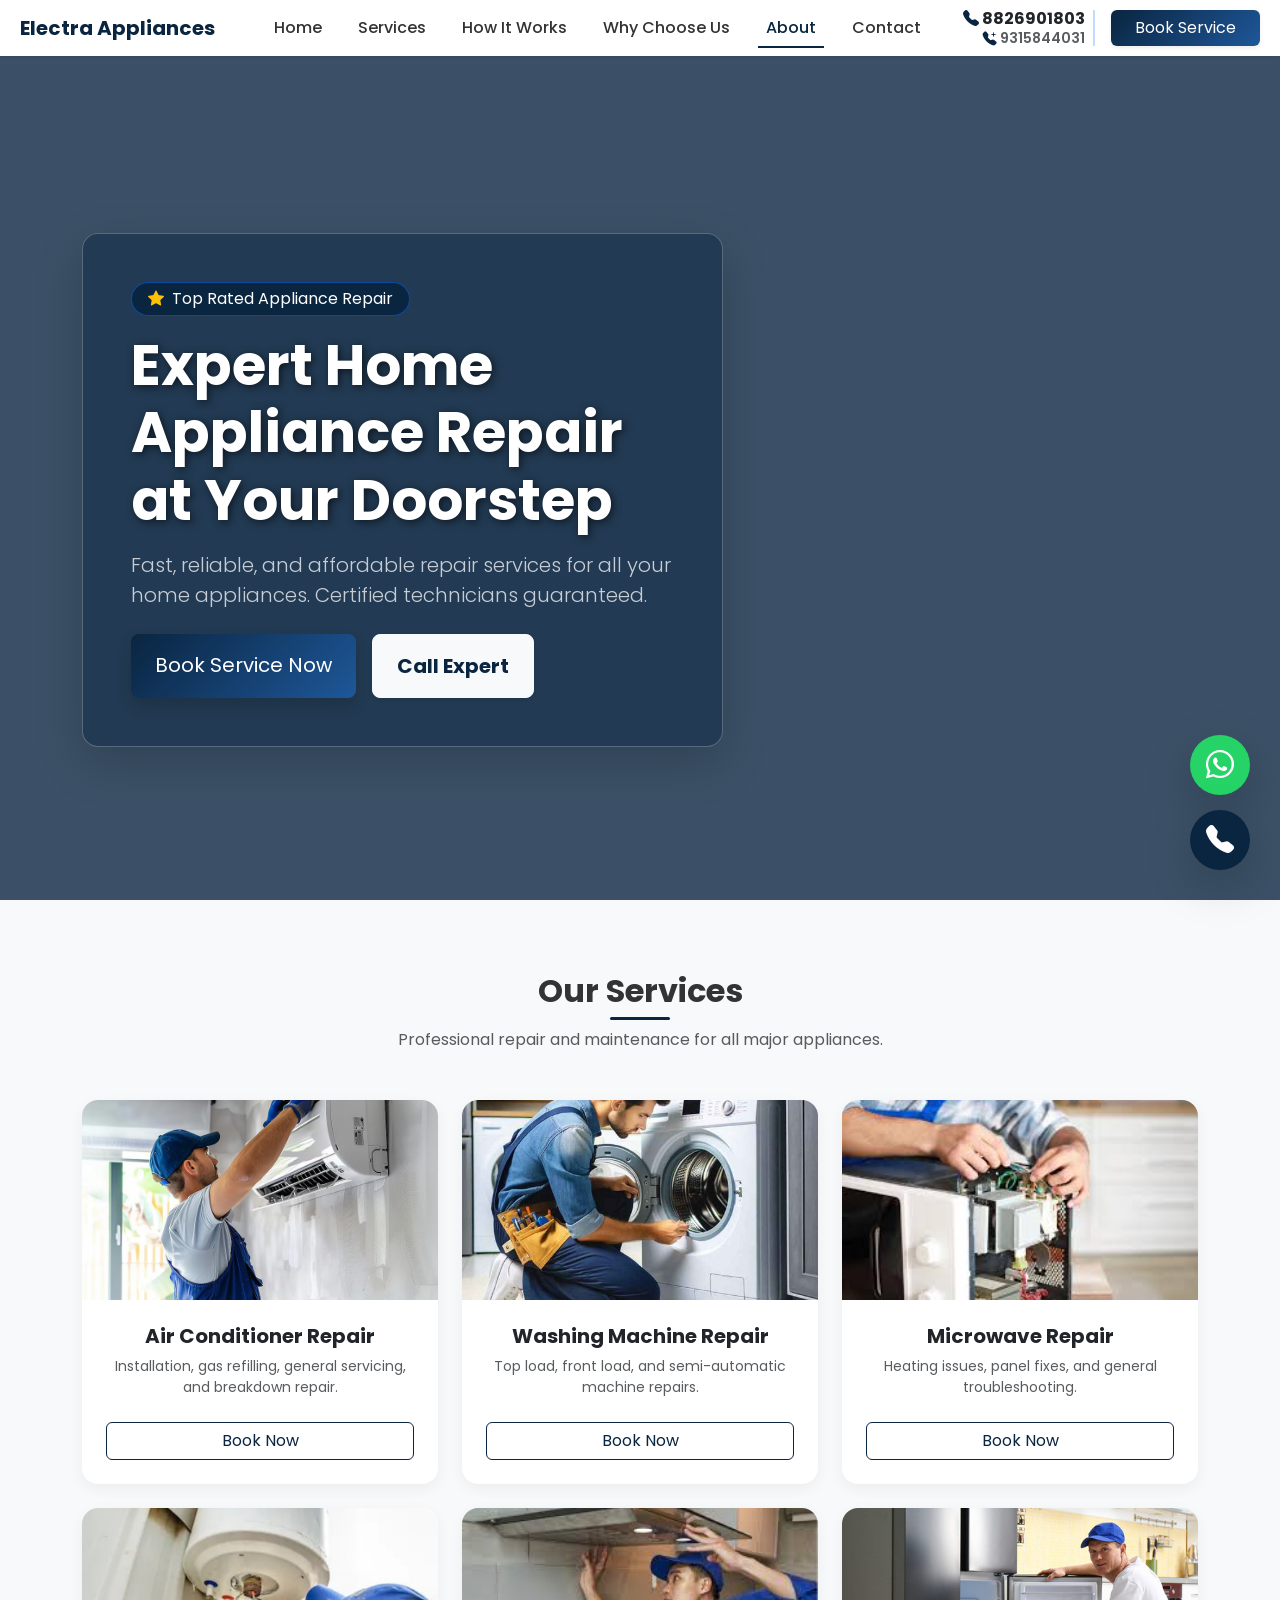
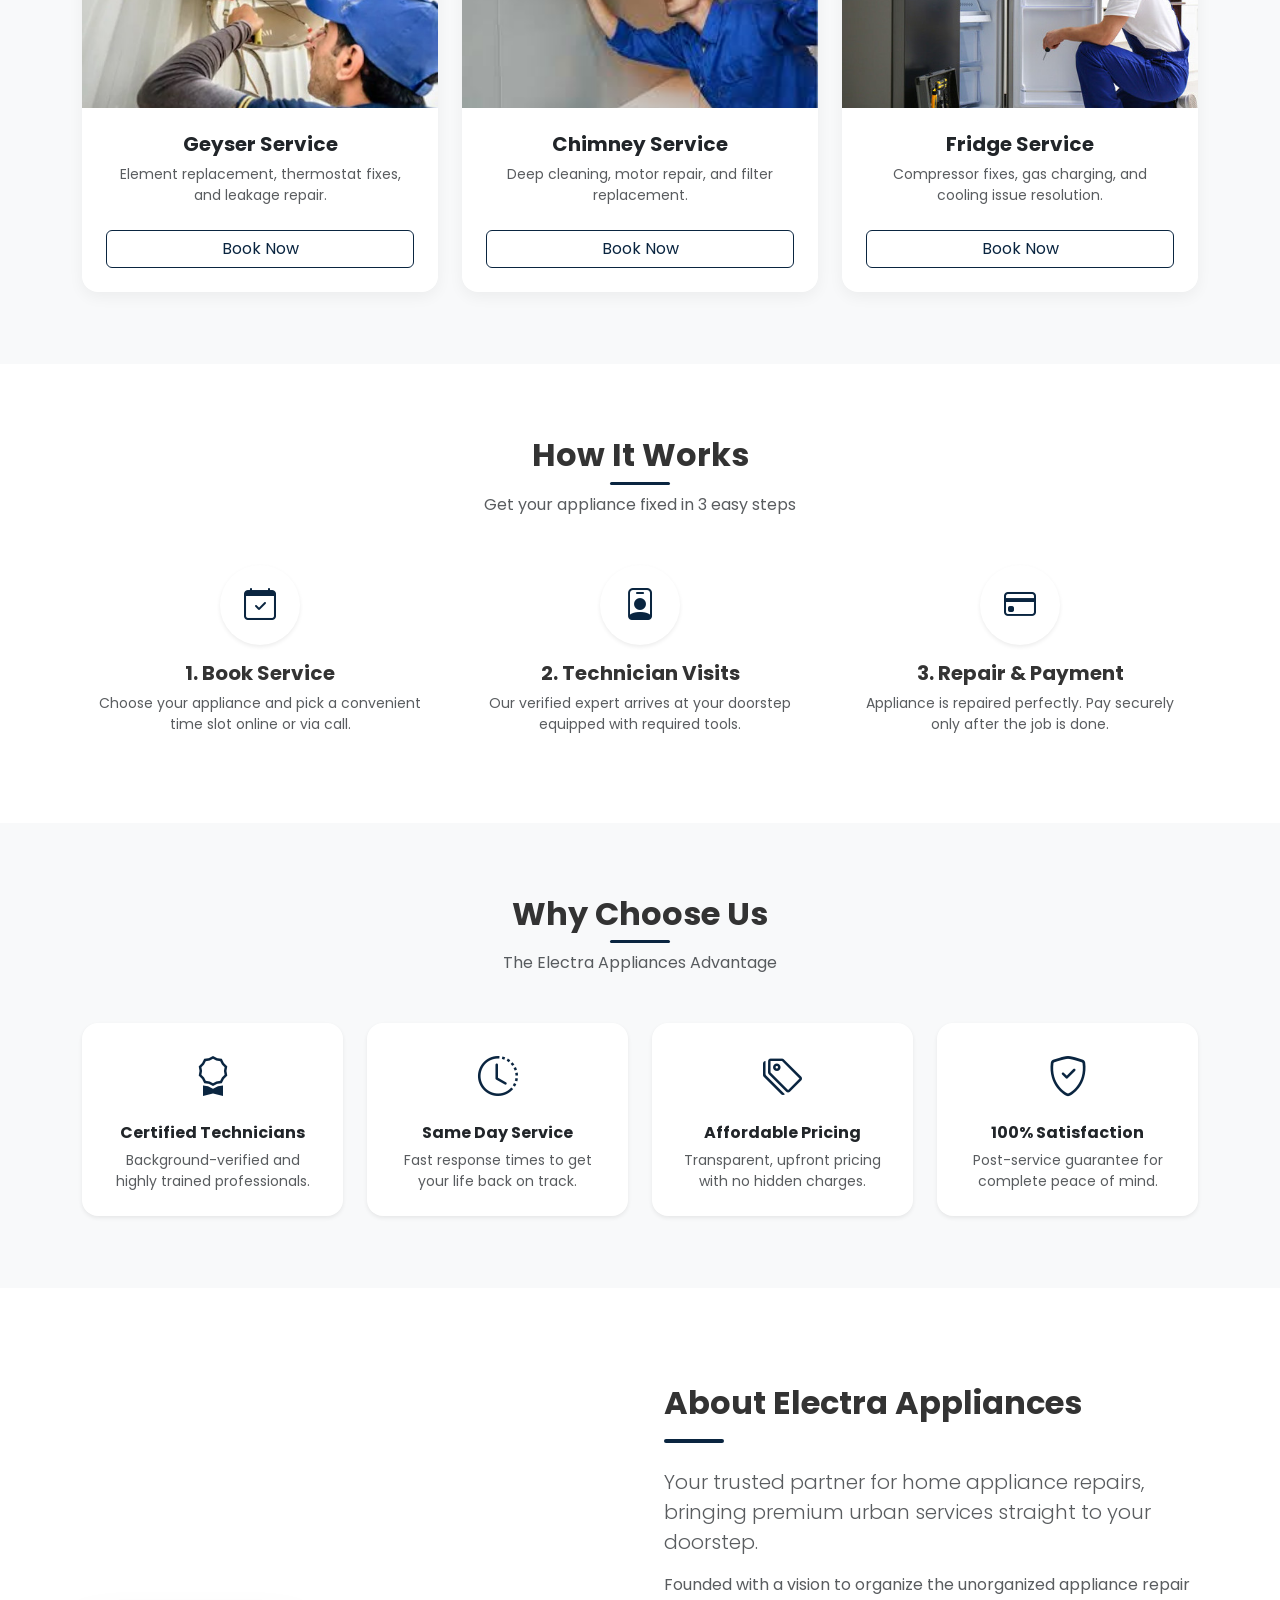
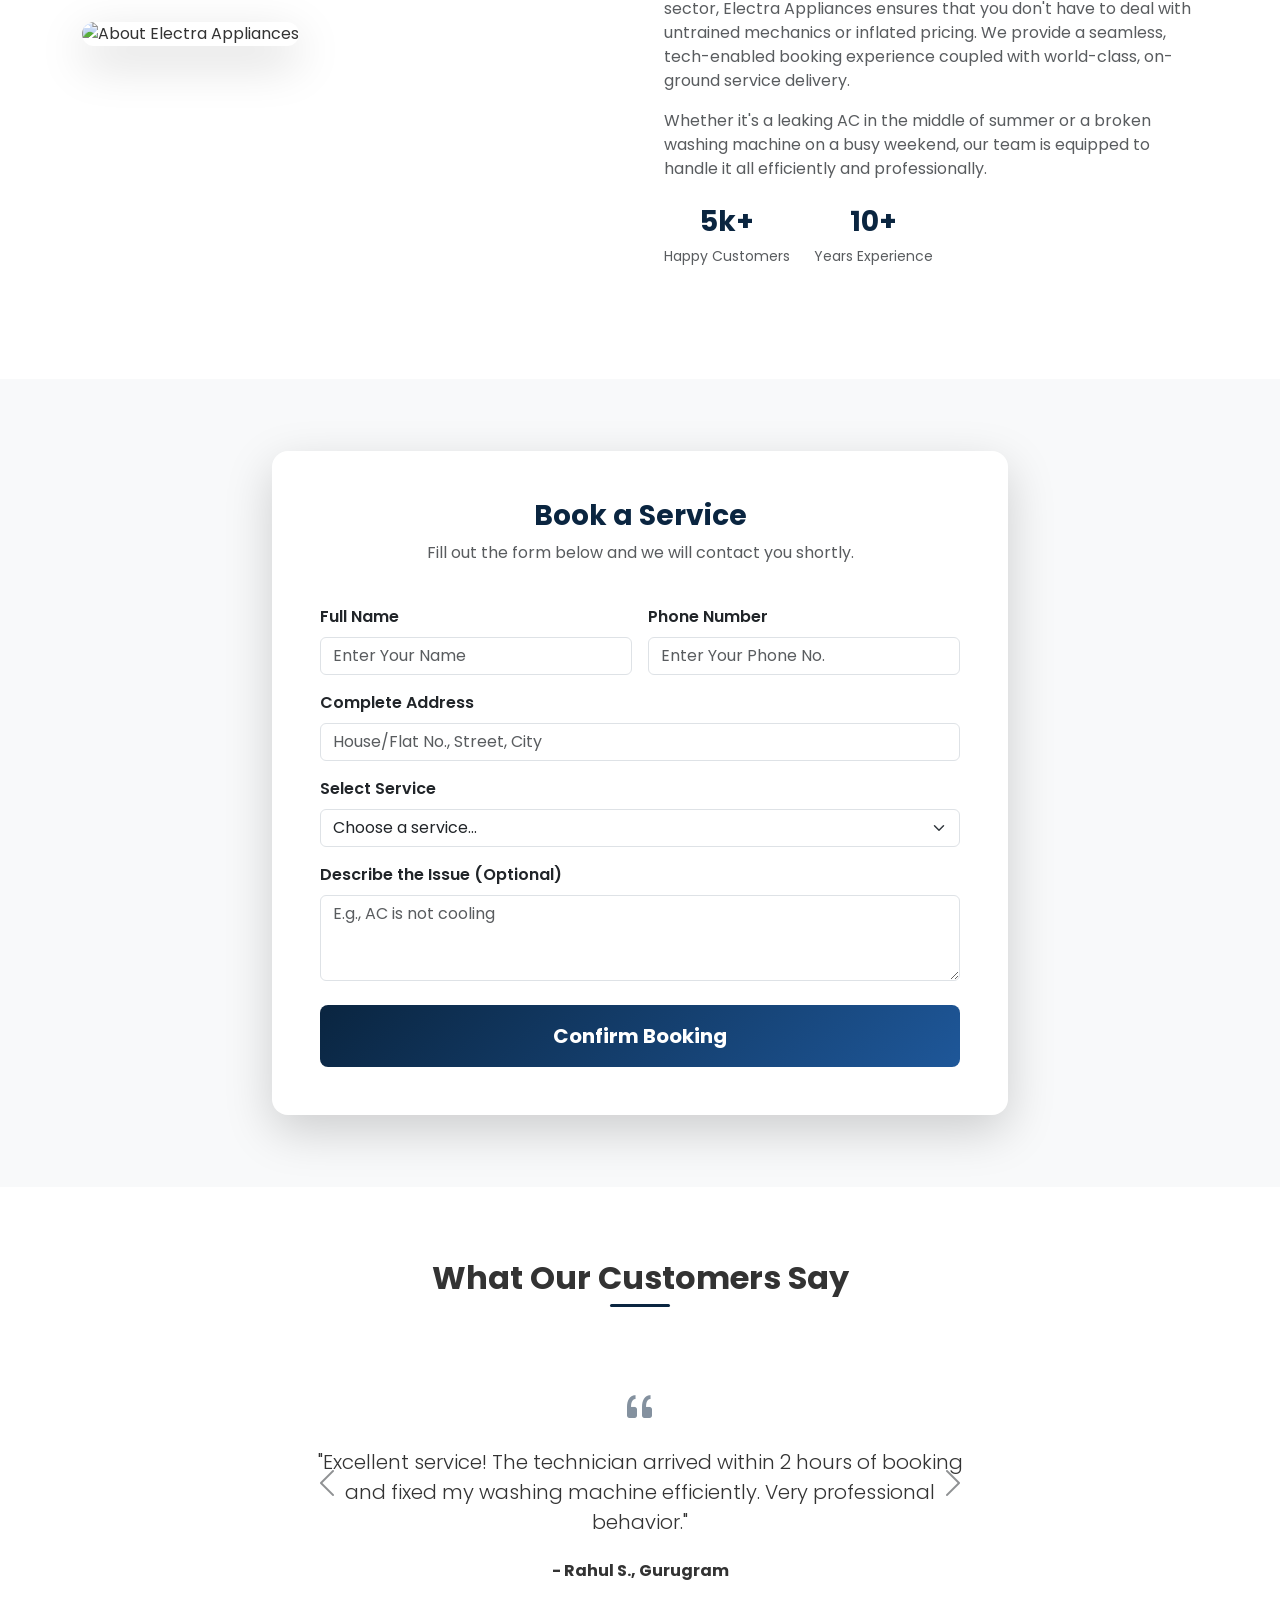
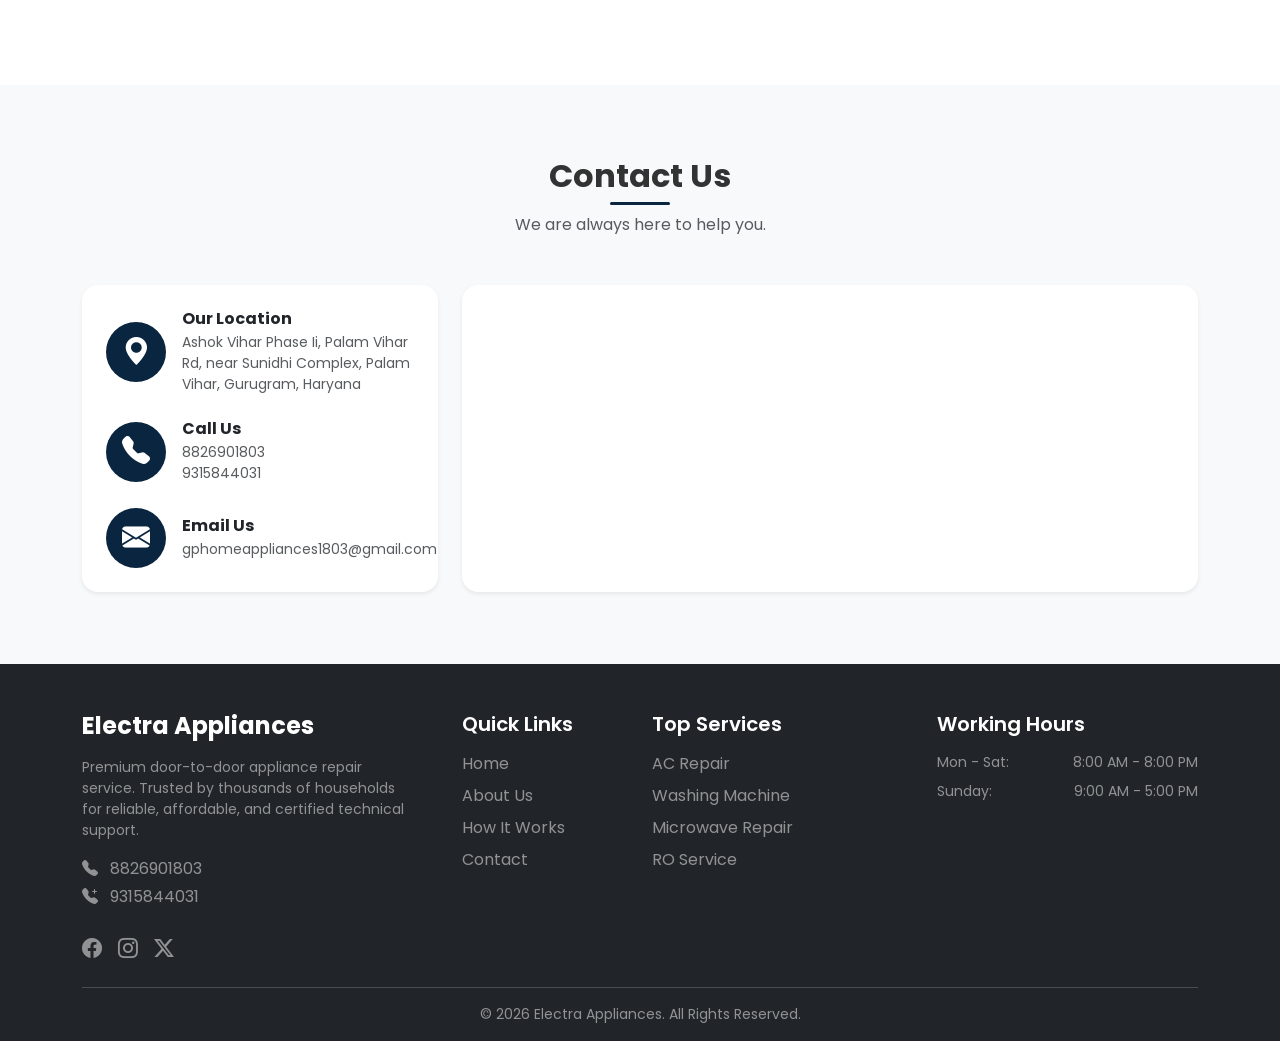
==== index.html @ a5153e2c "v1" ====
<!DOCTYPE html>
<html lang="en">

<head>
    <meta charset="UTF-8">
    <meta name="viewport" content="width=device-width, initial-scale=1.0">
    <meta name="description"
        content="Electra Appliances - Expert Door-to-Door Home Appliance Repair & Maintenance Service. AC, Washing Machine, Microwave, and more.">
    <title>Electra Appliances | Expert Home Appliance Repair</title>

    <link rel="icon" type="image/png" href="https://via.placeholder.com/32x32.png?text=VT">

    <link href="https://fonts.googleapis.com/css2?family=Poppins:wght@300;400;500;600;700&display=swap"
        rel="stylesheet">
    <link href="https://cdn.jsdelivr.net/npm/bootstrap@5.3.2/dist/css/bootstrap.min.css" rel="stylesheet">
    <link rel="stylesheet" href="https://cdn.jsdelivr.net/npm/bootstrap-icons@1.11.3/font/bootstrap-icons.min.css">
    <link href="https://unpkg.com/aos@2.3.1/dist/aos.css" rel="stylesheet">
    <link rel="stylesheet" href="style.css">
</head>

<body data-bs-spy="scroll" data-bs-target=".navbar" data-bs-offset="80">

    <nav class="navbar navbar-expand-lg fixed-top bg-white shadow-sm" id="mainNav">
        <div class="container-fluid">
            <a class="navbar-brand fw-bold text-primary" href="#home">Electra Appliances</a>
            <button class="navbar-toggler" type="button" data-bs-toggle="collapse" data-bs-target="#navbarNav">
                <span class="navbar-toggler-icon"></span>
            </button>
            <div class="collapse navbar-collapse" id="navbarNav">
                <ul class="navbar-nav mx-auto">
                    <li class="nav-item"><a class="nav-link active" href="#home">Home</a></li>
                    <li class="nav-item"><a class="nav-link" href="#services">Services</a></li>
                    <li class="nav-item"><a class="nav-link" href="#how-it-works">How It Works</a></li>
                    <li class="nav-item"><a class="nav-link" href="#why-us">Why Choose Us</a></li>
                    <li class="nav-item"><a class="nav-link" href="#about">About</a></li>
                    <li class="nav-item"><a class="nav-link" href="#contact">Contact</a></li>
                </ul>
                <div class="d-flex align-items-center gap-3">
                    <div
                        class="d-none d-lg-flex flex-column align-items-end pe-2 border-end border-2 border-primary border-opacity-25">
                        <a href="tel:+918826901803" class="fw-bold text-dark text-decoration-none lh-1 mb-1 fs-6">
                            <i class="bi bi-telephone-fill text-primary"></i> 8826901803
                        </a>
                        <a href="tel:+919315844031" class="fw-semibold text-muted text-decoration-none lh-1 small">
                            <i class="bi bi-telephone-plus-fill text-primary"></i> 9315844031
                        </a>
                    </div>
                    <a href="#booking" class="btn btn-gradient text-white shadow-sm px-4">Book Service</a>
                </div>
            </div>
        </div>
    </nav>

    <section id="home" class="hero d-flex align-items-center">
        <div class="container text-center text-md-start">
            <div class="row align-items-center">
                <div class="col-lg-8 col-xl-7" data-aos="fade-up" data-aos-duration="1000">
                    <div class="hero-content-box p-4 p-md-5 rounded-4 shadow-lg border border-light border-opacity-25">
                        <div
                            class="d-inline-block bg-primary bg-opacity-25 text-white px-3 py-1 rounded-pill mb-3 border border-primary border-opacity-50">
                            <i class="bi bi-star-fill text-warning me-1"></i> Top Rated Appliance Repair
                        </div>
                        <h1 class="display-4 fw-bold text-white mb-3 text-shadow">Expert Home Appliance Repair at Your
                            Doorstep</h1>
                        <p class="lead text-white opacity-75 mb-4">Fast, reliable, and affordable repair services for
                            all your home appliances. Certified technicians guaranteed.</p>
                        <div class="d-flex gap-3 justify-content-center justify-content-md-start flex-wrap">
                            <a href="#booking" class="btn btn-gradient btn-lg text-white px-4 py-3 shadow">Book Service
                                Now</a>
                            <a href="tel:+918826901803"
                                class="btn btn-light btn-lg text-primary fw-bold shadow-sm px-4 py-3">Call Expert</a>
                        </div>
                    </div>
                </div>
            </div>
        </div>
    </section>

    <section id="services" class="py-5 bg-accent">
        <div class="container py-4">
            <div class="text-center mb-5" data-aos="fade-up">
                <h2 class="fw-bold section-title">Our Services</h2>
                <p class="text-muted">Professional repair and maintenance for all major appliances.</p>
            </div>

            <div class="row g-4 justify-content-center">
                <div class="col-md-6 col-lg-4" data-aos="fade-up" data-aos-delay="100">
                    <div class="card service-card h-100 border-0 rounded-4">
                        <div class="img-wrapper rounded-top-4">
                            <img src="assets/ac-repair.jpg" class="card-img-top" alt="AC Repair">
                        </div>
                        <div class="card-body p-4 text-center">
                            <h5 class="card-title fw-bold">Air Conditioner Repair</h5>
                            <p class="card-text text-muted small">Installation, gas refilling, general servicing, and
                                breakdown repair.</p>
                            <a href="#booking" class="btn btn-outline-primary w-100 mt-2">Book Now</a>
                        </div>
                    </div>
                </div>

                <div class="col-md-6 col-lg-4" data-aos="fade-up" data-aos-delay="200">
                    <div class="card service-card h-100 border-0 rounded-4">
                        <div class="img-wrapper rounded-top-4">
                            <img src="assets/washing-machine.jpg" class="card-img-top" alt="Washing Machine Repair">
                        </div>
                        <div class="card-body p-4 text-center">
                            <h5 class="card-title fw-bold">Washing Machine Repair</h5>
                            <p class="card-text text-muted small">Top load, front load, and semi-automatic machine
                                repairs.</p>
                            <a href="#booking" class="btn btn-outline-primary w-100 mt-2">Book Now</a>
                        </div>
                    </div>
                </div>

                <div class="col-md-6 col-lg-4" data-aos="fade-up" data-aos-delay="300">
                    <div class="card service-card h-100 border-0 rounded-4">
                        <div class="img-wrapper rounded-top-4">
                            <img src="assets/microwave.jpg" class="card-img-top" alt="Microwave Repair">
                        </div>
                        <div class="card-body p-4 text-center">
                            <h5 class="card-title fw-bold">Microwave Repair</h5>
                            <p class="card-text text-muted small">Heating issues, panel fixes, and general
                                troubleshooting.</p>
                            <a href="#booking" class="btn btn-outline-primary w-100 mt-2">Book Now</a>
                        </div>
                    </div>
                </div>

                <div class="col-md-6 col-lg-4" data-aos="fade-up" data-aos-delay="400">
                    <div class="card service-card h-100 border-0 rounded-4">
                        <div class="img-wrapper rounded-top-4">
                            <img src="assets/geyser.jpg" class="card-img-top" alt="Geyser Service">
                        </div>
                        <div class="card-body p-4 text-center">
                            <h5 class="card-title fw-bold">Geyser Service</h5>
                            <p class="card-text text-muted small">Element replacement, thermostat fixes, and leakage
                                repair.</p>
                            <a href="#booking" class="btn btn-outline-primary w-100 mt-2">Book Now</a>
                        </div>
                    </div>
                </div>

                <div class="col-md-6 col-lg-4" data-aos="fade-up" data-aos-delay="500">
                    <div class="card service-card h-100 border-0 rounded-4">
                        <div class="img-wrapper rounded-top-4">
                            <img src="assets/chimney.jpg" class="card-img-top" alt="Chimney Service">
                        </div>
                        <div class="card-body p-4 text-center">
                            <h5 class="card-title fw-bold">Chimney Service</h5>
                            <p class="card-text text-muted small">Deep cleaning, motor repair, and filter replacement.
                            </p>
                            <a href="#booking" class="btn btn-outline-primary w-100 mt-2">Book Now</a>
                        </div>
                    </div>
                </div>

                <div class="col-md-6 col-lg-4" data-aos="fade-up" data-aos-delay="600">
                    <div class="card service-card h-100 border-0 rounded-4">
                        <div class="img-wrapper rounded-top-4">
                            <img src="assets/refrigerator.jpg" class="card-img-top" alt="Fridge Service">
                        </div>
                        <div class="card-body p-4 text-center">
                            <h5 class="card-title fw-bold">Fridge Service</h5>
                            <p class="card-text text-muted small">Compressor fixes, gas charging, and cooling issue
                                resolution.</p>
                            <a href="#booking" class="btn btn-outline-primary w-100 mt-2">Book Now</a>
                        </div>
                    </div>
                </div>
            </div>
        </div>
    </section>

    <section id="how-it-works" class="py-5 bg-white">
        <div class="container py-4">
            <div class="text-center mb-5" data-aos="fade-up">
                <h2 class="fw-bold section-title">How It Works</h2>
                <p class="text-muted">Get your appliance fixed in 3 easy steps</p>
            </div>
            <div class="row text-center position-relative">
                <div class="col-md-4 mb-4 mb-md-0" data-aos="fade-right">
                    <div class="step-icon mb-3 mx-auto shadow-sm">
                        <i class="bi bi-calendar-check fs-2 text-primary"></i>
                    </div>
                    <h5 class="fw-bold">1. Book Service</h5>
                    <p class="text-muted small px-3">Choose your appliance and pick a convenient time slot online or via
                        call.</p>
                </div>
                <div class="col-md-4 mb-4 mb-md-0" data-aos="fade-up">
                    <div class="step-icon mb-3 mx-auto shadow-sm">
                        <i class="bi bi-person-badge fs-2 text-primary"></i>
                    </div>
                    <h5 class="fw-bold">2. Technician Visits</h5>
                    <p class="text-muted small px-3">Our verified expert arrives at your doorstep equipped with required
                        tools.</p>
                </div>
                <div class="col-md-4" data-aos="fade-left">
                    <div class="step-icon mb-3 mx-auto shadow-sm">
                        <i class="bi bi-credit-card fs-2 text-primary"></i>
                    </div>
                    <h5 class="fw-bold">3. Repair & Payment</h5>
                    <p class="text-muted small px-3">Appliance is repaired perfectly. Pay securely only after the job is
                        done.</p>
                </div>
            </div>
        </div>
    </section>

    <section id="why-us" class="py-5 bg-accent">
        <div class="container py-4">
            <div class="text-center mb-5" data-aos="fade-up">
                <h2 class="fw-bold section-title">Why Choose Us</h2>
                <p class="text-muted">The Electra Appliances Advantage</p>
            </div>
            <div class="row g-4">
                <div class="col-md-6 col-lg-3" data-aos="zoom-in" data-aos-delay="100">
                    <div class="card feature-card text-center border-0 h-100 shadow-sm rounded-4 p-4">
                        <i class="bi bi-award fs-1 text-primary mb-3"></i>
                        <h6 class="fw-bold">Certified Technicians</h6>
                        <p class="text-muted small mb-0">Background-verified and highly trained professionals.</p>
                    </div>
                </div>
                <div class="col-md-6 col-lg-3" data-aos="zoom-in" data-aos-delay="200">
                    <div class="card feature-card text-center border-0 h-100 shadow-sm rounded-4 p-4">
                        <i class="bi bi-clock-history fs-1 text-primary mb-3"></i>
                        <h6 class="fw-bold">Same Day Service</h6>
                        <p class="text-muted small mb-0">Fast response times to get your life back on track.</p>
                    </div>
                </div>
                <div class="col-md-6 col-lg-3" data-aos="zoom-in" data-aos-delay="300">
                    <div class="card feature-card text-center border-0 h-100 shadow-sm rounded-4 p-4">
                        <i class="bi bi-tags fs-1 text-primary mb-3"></i>
                        <h6 class="fw-bold">Affordable Pricing</h6>
                        <p class="text-muted small mb-0">Transparent, upfront pricing with no hidden charges.</p>
                    </div>
                </div>
                <div class="col-md-6 col-lg-3" data-aos="zoom-in" data-aos-delay="400">
                    <div class="card feature-card text-center border-0 h-100 shadow-sm rounded-4 p-4">
                        <i class="bi bi-shield-check fs-1 text-primary mb-3"></i>
                        <h6 class="fw-bold">100% Satisfaction</h6>
                        <p class="text-muted small mb-0">Post-service guarantee for complete peace of mind.</p>
                    </div>
                </div>
            </div>
        </div>
    </section>

    <section id="about" class="py-5 bg-white">
        <div class="container py-5">
            <div class="row align-items-center g-5">
                <div class="col-lg-6" data-aos="fade-right">
                    <img src="https://images.unsplash.com/photo-1621905251189-08b45d6a269e?auto=format&fit=crop&w=800&q=80"
                        alt="About Electra Appliances" class="img-fluid rounded-4 shadow-lg">
                </div>
                <div class="col-lg-6" data-aos="fade-left">
                    <h2 class="fw-bold mb-3">About Electra Appliances</h2>
                    <div class="bg-primary rounded mb-4" style="width: 60px; height: 4px;"></div>
                    <p class="text-muted lead">Your trusted partner for home appliance repairs, bringing premium urban
                        services straight to your doorstep.</p>
                    <p class="text-muted">Founded with a vision to organize the unorganized appliance repair sector,
                        Electra Appliances ensures that you don't have to deal with untrained mechanics or inflated
                        pricing. We provide a seamless, tech-enabled booking experience coupled with world-class,
                        on-ground service delivery.</p>
                    <p class="text-muted">Whether it's a leaking AC in the middle of summer or a broken washing machine
                        on a busy weekend, our team is equipped to handle it all efficiently and professionally.</p>
                    <div class="d-flex gap-4 mt-4">
                        <div class="text-center">
                            <h3 class="fw-bold text-primary">5k+</h3>
                            <p class="text-muted small">Happy Customers</p>
                        </div>
                        <div class="text-center">
                            <h3 class="fw-bold text-primary">10+</h3>
                            <p class="text-muted small">Years Experience</p>
                        </div>
                    </div>
                </div>
            </div>
        </div>
    </section>

    <section id="booking" class="py-5 bg-accent">
        <div class="container py-4">
            <div class="row justify-content-center">
                <div class="col-lg-8">
                    <div class="card border-0 shadow-lg rounded-4 p-4 p-md-5" data-aos="zoom-in">
                        <div class="text-center mb-4">
                            <h3 class="fw-bold text-primary">Book a Service</h3>
                            <p class="text-muted">Fill out the form below and we will contact you shortly.</p>
                        </div>

                        <form id="bookingForm" novalidate>
                            <div class="row g-3">
                                <div class="col-md-6">
                                    <label for="fullName" class="form-label fw-semibold">Full Name</label>
                                    <input type="text" class="form-control" id="fullName" placeholder="Enter Your Name"
                                        required>
                                    <div class="invalid-feedback">Please enter your full name.</div>
                                </div>
                                <div class="col-md-6">
                                    <label for="phone" class="form-label fw-semibold">Phone Number</label>
                                    <input type="tel" class="form-control" id="phone" placeholder="Enter Your Phone No."
                                        required>
                                    <div class="invalid-feedback">Please enter a valid phone number.</div>
                                </div>
                                <div class="col-12">
                                    <label for="address" class="form-label fw-semibold">Complete Address</label>
                                    <input type="text" class="form-control" id="address"
                                        placeholder="House/Flat No., Street, City" required>
                                    <div class="invalid-feedback">Please enter your address.</div>
                                </div>
                                <div class="col-12">
                                    <label for="serviceType" class="form-label fw-semibold">Select Service</label>
                                    <select class="form-select" id="serviceType" required>
                                        <option value="" selected disabled>Choose a service...</option>
                                        <option value="AC Repair">Air Conditioner Repair</option>
                                        <option value="Washing Machine">Washing Machine Repair</option>
                                        <option value="Microwave">Microwave Repair</option>
                                        <option value="Geyser">Geyser Service</option>
                                        <option value="Chimney">Chimney Service</option>
                                        <option value="Fridge">Fridge Service</option>
                                        <option value="RO Service">Water Purifier (RO) Service</option>
                                    </select>
                                    <div class="invalid-feedback">Please select a service.</div>
                                </div>
                                <div class="col-12">
                                    <label for="message" class="form-label fw-semibold">Describe the Issue
                                        (Optional)</label>
                                    <textarea class="form-control" id="message" rows="3"
                                        placeholder="E.g., AC is not cooling"></textarea>
                                </div>
                                <div class="col-12 mt-4">
                                    <button type="submit"
                                        class="btn btn-gradient text-white w-100 py-3 fw-bold fs-5 rounded-3">Confirm
                                        Booking</button>
                                </div>
                            </div>
                        </form>
                    </div>
                </div>
            </div>
        </div>
    </section>

    <section class="py-5 bg-white">
        <div class="container py-4 text-center">
            <h2 class="fw-bold section-title mb-5" data-aos="fade-up">What Our Customers Say</h2>

            <div class="row justify-content-center" data-aos="fade-up" data-aos-delay="100">
                <div class="col-lg-8">
                    <div id="testimonialCarousel" class="carousel slide" data-bs-ride="carousel">
                        <div class="carousel-inner">
                            <div class="carousel-item active">
                                <div class="p-4">
                                    <i class="bi bi-quote fs-1 text-primary opacity-50"></i>
                                    <p class="lead font-italic mt-2">"Excellent service! The technician arrived within 2
                                        hours of booking and fixed my washing machine efficiently. Very professional
                                        behavior."</p>
                                    <h6 class="fw-bold mt-4">- Rahul S., Gurugram</h6>
                                </div>
                            </div>
                            <div class="carousel-item">
                                <div class="p-4">
                                    <i class="bi bi-quote fs-1 text-primary opacity-50"></i>
                                    <p class="lead font-italic mt-2">"Electra Appliances is my go-to for any appliance
                                        issue. They recently serviced my AC and RO. Transparent pricing and no
                                        upselling."</p>
                                    <h6 class="fw-bold mt-4">- Priya M., New Delhi</h6>
                                </div>
                            </div>
                            <div class="carousel-item">
                                <div class="p-4">
                                    <i class="bi bi-quote fs-1 text-primary opacity-50"></i>
                                    <p class="lead font-italic mt-2">"Highly recommended! The booking process was so
                                        smooth, and the microwave was repaired on the same day. Great job team!"</p>
                                    <h6 class="fw-bold mt-4">- Amit V., Noida</h6>
                                </div>
                            </div>
                        </div>
                        <button class="carousel-control-prev" type="button" data-bs-target="#testimonialCarousel"
                            data-bs-slide="prev">
                            <i class="bi bi-chevron-left text-dark fs-2"></i>
                            <span class="visually-hidden">Previous</span>
                        </button>
                        <button class="carousel-control-next" type="button" data-bs-target="#testimonialCarousel"
                            data-bs-slide="next">
                            <i class="bi bi-chevron-right text-dark fs-2"></i>
                            <span class="visually-hidden">Next</span>
                        </button>
                    </div>
                </div>
            </div>
        </div>
    </section>

    <section id="contact" class="py-5 bg-accent">
        <div class="container py-4">
            <div class="text-center mb-5" data-aos="fade-up">
                <h2 class="fw-bold section-title">Contact Us</h2>
                <p class="text-muted">We are always here to help you.</p>
            </div>

            <div class="row g-4">
                <div class="col-lg-4" data-aos="fade-right">
                    <div class="card border-0 shadow-sm rounded-4 h-100 p-4">

                        <div class="d-flex align-items-center mb-4">
                            <div class="bg-primary bg-opacity-10 rounded-circle me-3 d-flex align-items-center justify-content-center flex-shrink-0"
                                style="width: 60px; height: 60px;">
                                <i class="bi bi-geo-alt-fill text-white fs-3"></i>
                            </div>
                            <div>
                                <h6 class="fw-bold mb-1">Our Location</h6>
                                <p class="text-muted small mb-0">Ashok Vihar Phase Ii, Palam Vihar Rd, near Sunidhi Complex, Palam Vihar, Gurugram, Haryana</p>
                            </div>
                        </div>

                        <div class="d-flex align-items-center mb-4">
                            <div class="bg-primary bg-opacity-10 rounded-circle me-3 d-flex align-items-center justify-content-center flex-shrink-0"
                                style="width: 60px; height: 60px;">
                                <i class="bi bi-telephone-fill text-white fs-3"></i>
                            </div>
                            <div>
                                <h6 class="fw-bold mb-1">Call Us</h6>
                                <p class="text-muted small mb-0"><a href="tel:+918826901803"
                                        class="text-decoration-none text-muted">8826901803</a></p>
                                <p class="text-muted small mb-0"><a href="tel:+919315844031"
                                        class="text-decoration-none text-muted">9315844031</a></p>
                            </div>
                        </div>

                        <div class="d-flex align-items-center">
                            <div class="bg-primary bg-opacity-10 rounded-circle me-3 d-flex align-items-center justify-content-center flex-shrink-0"
                                style="width: 60px; height: 60px;">
                                <i class="bi bi-envelope-fill text-white fs-3"></i>
                            </div>
                            <div>
                                <h6 class="fw-bold mb-1">Email Us</h6>
                                <p class="text-muted small mb-0"><a href="mailto:gphomeappliances1803@gmail.com"
                                        class="text-decoration-none text-muted">gphomeappliances1803@gmail.com</a></p>
                            </div>
                        </div>

                    </div>
                </div>

                <div class="col-lg-8" data-aos="fade-left">
                    <div class="card border-0 shadow-sm rounded-4 overflow-hidden h-100">
                        <iframe
                            src="https://www.google.com/maps/embed?pb=!1m18!1m12!1m3!1d3506.629466585206!2d77.0196788!3d28.490703500000002!2m3!1f0!2f0!3f0!3m2!1i1024!2i768!4f13.1!3m3!1m2!1s0x390d197f5c15fe71%3A0x5dfc065e68517bd6!2sG.P%20Homes%20Appliances!5e0!3m2!1sen!2sin!4v1772123244648!5m2!1sen!2sin"
                            width="100%" height="100%" style="border:0; min-height: 300px;" allowfullscreen=""
                            loading="lazy" referrerpolicy="no-referrer-when-downgrade"></iframe>
                    </div>
                </div>
            </div>
        </div>
    </section>

    <footer class="bg-dark text-white pt-5 pb-3">
        <div class="container">
            <div class="row g-4 mb-4">
                <div class="col-lg-4 col-md-6">
                    <h4 class="fw-bold text-white mb-3">Electra Appliances</h4>
                    <p class="text-white-50 small pe-lg-4">Premium door-to-door appliance repair service. Trusted by
                        thousands of households for reliable, affordable, and certified technical support.</p>

                    <div class="mt-3 text-white-50">
                        <p class="mb-1"><i class="bi bi-telephone-fill text-white-50 me-2"></i> <a
                                href="tel:+918826901803" class="text-white-50 text-decoration-none">8826901803</a></p>
                        <p class="mb-0"><i class="bi bi-telephone-plus-fill text-white-50 me-2"></i> <a
                                href="tel:+919315844031" class="text-white-50 text-decoration-none">9315844031</a></p>
                    </div>

                    <div class="d-flex gap-3 mt-4">
                        <a href="#" class="text-white-50 hover-white fs-5 transition"><i class="bi bi-facebook"></i></a>
                        <a href="#" class="text-white-50 hover-white fs-5 transition"><i
                                class="bi bi-instagram"></i></a>
                        <a href="#" class="text-white-50 hover-white fs-5 transition"><i
                                class="bi bi-twitter-x"></i></a>
                    </div>
                </div>
                <div class="col-lg-2 col-md-6">
                    <h5 class="fw-semibold mb-3">Quick Links</h5>
                    <ul class="list-unstyled footer-links">
                        <li><a href="#home">Home</a></li>
                        <li><a href="#about">About Us</a></li>
                        <li><a href="#how-it-works">How It Works</a></li>
                        <li><a href="#contact">Contact</a></li>
                    </ul>
                </div>
                <div class="col-lg-3 col-md-6">
                    <h5 class="fw-semibold mb-3">Top Services</h5>
                    <ul class="list-unstyled footer-links">
                        <li><a href="#services">AC Repair</a></li>
                        <li><a href="#services">Washing Machine</a></li>
                        <li><a href="#services">Microwave Repair</a></li>
                        <li><a href="#services">RO Service</a></li>
                    </ul>
                </div>
                <div class="col-lg-3 col-md-6">
                    <h5 class="fw-semibold mb-3">Working Hours</h5>
                    <ul class="list-unstyled text-white-50 small">
                        <li class="mb-2 d-flex justify-content-between"><span>Mon - Sat:</span> <span>8:00 AM - 8:00
                                PM</span></li>
                        <li class="mb-2 d-flex justify-content-between"><span>Sunday:</span> <span>9:00 AM - 5:00
                                PM</span></li>
                    </ul>
                </div>
            </div>
            <hr class="border-secondary opacity-50">
            <div class="text-center text-white-50 small mt-3">
                © <span id="currentYear"></span> Electra Appliances. All Rights Reserved.
            </div>
        </div>
    </footer>

    <div class="floating-contact">
        <a href="https://wa.me/918826901803?text=Hi,%20I%20need%20appliance%20repair%20service." target="_blank"
            class="float-btn whatsapp-btn shadow-lg" title="Chat on WhatsApp">
            <i class="bi bi-whatsapp"></i>
        </a>
        <a href="tel:+918826901803" class="float-btn call-btn shadow-lg" title="Call Us Now">
            <i class="bi bi-telephone-fill"></i>
        </a>
    </div>

    <script src="https://cdn.jsdelivr.net/npm/bootstrap@5.3.2/dist/js/bootstrap.bundle.min.js"></script>
    <script src="https://unpkg.com/aos@2.3.1/dist/aos.js"></script>
    <script src="script.js"></script>
</body>

</html>
---- style.css ----
/* ==========================================================================
   Vivexa Tech - Custom Stylesheet
   ========================================================================== */

/* --- CSS Variables --- */
:root {
    --primary-color: #0A2540;      /* Deep Blue */
    --secondary-color: #FFFFFF;    /* White */
    --accent-color: #F8F9FA;       /* Light Gray */
    --text-dark: #333333;
    --text-muted: #6c757d;
    --gradient-btn: linear-gradient(135deg, #0A2540 0%, #1e5799 100%);
    --gradient-hover: linear-gradient(135deg, #1e5799 0%, #0A2540 100%);
    --box-shadow: 0 10px 30px rgba(0, 0, 0, 0.08);
    --transition: all 0.3s ease;
}

*{
    padding: 0;
    margin: 0;
    box-sizing: border-box;
}

/* --- Base & Typography --- */
html, body {
    font-family: 'Poppins', sans-serif;
    color: var(--text-dark);
    background-color: var(--secondary-color);
    overflow-x: hidden; /* FIXED: Prevents horizontal scrolling from AOS animations */
    width: 100%;
}

.bg-accent {
    background-color: var(--accent-color);
}

.text-primary {
    color: var(--primary-color) !important;
}

.bg-primary {
    background-color: var(--primary-color) !important;
}

.section-title {
    position: relative;
    display: inline-block;
    padding-bottom: 10px;
}

.section-title::after {
    content: '';
    position: absolute;
    bottom: 0;
    left: 50%;
    transform: translateX(-50%);
    width: 60px;
    height: 3px;
    background-color: var(--primary-color);
    border-radius: 2px;
}

/* --- Buttons --- */
.btn-gradient {
    background: var(--gradient-btn);
    border: none;
    transition: var(--transition);
}

.btn-gradient:hover {
    background: var(--gradient-hover);
    transform: translateY(-2px);
    box-shadow: 0 5px 15px rgba(10, 37, 64, 0.3);
}

.btn-outline-primary {
    color: var(--primary-color);
    border-color: var(--primary-color);
    transition: var(--transition);
}

.btn-outline-primary:hover {
    background-color: var(--primary-color);
    color: var(--secondary-color);
}

/* --- Navbar --- */
.navbar {
    transition: var(--transition);
}

.navbar.scrolled {
    box-shadow: 0 4px 20px rgba(0, 0, 0, 0.1) !important;
    padding-top: 10px !important;
    padding-bottom: 10px !important;
}

.navbar .container-fluid{
    padding-left: 20px;
    padding-right: 20px;
}

.navbar-nav .nav-link {
    color: var(--text-dark);
    font-weight: 500;
    margin: 0 10px;
    position: relative;
    transition: var(--transition);
}

.navbar-nav .nav-link:hover,
.navbar-nav .nav-link.active {
    color: var(--primary-color);
}

.navbar-nav .nav-link::after {
    content: '';
    position: absolute;
    width: 0;
    height: 2px;
    bottom: 0;
    left: 0;
    background-color: var(--primary-color);
    transition: width 0.3s ease;
}

.navbar-nav .nav-link:hover::after,
.navbar-nav .nav-link.active::after {
    width: 100%;
}

/* --- Hero Section --- */
.hero {
    min-height: 100vh;
    background: linear-gradient(rgba(10, 37, 64, 0.8), rgba(10, 37, 64, 0.8)), 
                url('https://images.unsplash.com/photo-1581092921461-7031e4bf0e11?auto=format&fit=crop&w=1920&q=80') center/cover no-repeat fixed;
    padding-top: 80px; 
}

.hero-content-box {
    background: rgba(10, 37, 64, 0.5); 
    backdrop-filter: blur(12px); 
    -webkit-backdrop-filter: blur(12px);
    transition: var(--transition);
}

.hero-content-box:hover {
    background: rgba(10, 37, 64, 0.65);
}

.text-shadow {
    text-shadow: 2px 2px 8px rgba(0,0,0,0.6);
}

/* --- Service Cards --- */
.service-card {
    transition: var(--transition);
    box-shadow: 0 5px 15px rgba(0,0,0,0.05);
}

.service-card:hover {
    transform: translateY(-10px);
    box-shadow: var(--box-shadow);
}

.img-wrapper {
    overflow: hidden;
    height: 200px; 
}

.img-wrapper img {
    width: 100%;
    height: 100%;
    object-fit: cover;
    transition: transform 0.5s ease;
}

.service-card:hover .img-wrapper img {
    transform: scale(1.1);
}

/* --- How It Works --- */
.step-icon {
    width: 80px;
    height: 80px;
    border-radius: 50%;
    background-color: var(--secondary-color);
    display: flex;
    align-items: center;
    justify-content: center;
    transition: var(--transition);
}

.step-icon:hover {
    transform: scale(1.1);
    background-color: var(--primary-color);
}

.step-icon:hover i {
    color: var(--secondary-color) !important;
}

/* --- Why Choose Us Cards --- */
.feature-card {
    transition: var(--transition);
}

.feature-card:hover {
    transform: translateY(-5px);
    box-shadow: var(--box-shadow) !important;
}

/* --- Booking Form --- */
.form-control:focus, .form-select:focus {
    border-color: var(--primary-color);
    box-shadow: 0 0 0 0.25rem rgba(10, 37, 64, 0.25);
}

/* --- Footer --- */
.footer-links a {
    color: rgba(255,255,255,0.5);
    text-decoration: none;
    transition: var(--transition);
    display: block;
    margin-bottom: 8px;
}

.footer-links a:hover {
    color: var(--secondary-color);
    padding-left: 5px;
}

.hover-white:hover {
    color: var(--secondary-color) !important;
}

/* --- Floating Contact Buttons --- */
.floating-contact {
    position: fixed;
    bottom: 30px;
    right: 30px;
    display: flex;
    flex-direction: column;
    gap: 15px;
    z-index: 9999;
}

.float-btn {
    width: 60px;
    height: 60px;
    border-radius: 50%;
    display: flex;
    align-items: center;
    justify-content: center;
    font-size: 28px;
    color: white !important;
    text-decoration: none;
    transition: all 0.3s cubic-bezier(0.175, 0.885, 0.32, 1.275);
    box-shadow: 0 4px 15px rgba(0,0,0,0.3);
}

.whatsapp-btn {
    background-color: #25D366;
}

.whatsapp-btn:hover {
    background-color: #128C7E;
    transform: scale(1.15) translateY(-5px);
}

.call-btn {
    background-color: var(--primary-color);
    animation: pulse-ring 2s infinite;
}

.call-btn:hover {
    background-color: #0d365e;
    transform: scale(1.15) translateY(-5px);
    animation: none;
}

@keyframes pulse-ring {
    0% { box-shadow: 0 0 0 0 rgba(10, 37, 64, 0.7); }
    70% { box-shadow: 0 0 0 15px rgba(10, 37, 64, 0); }
    100% { box-shadow: 0 0 0 0 rgba(10, 37, 64, 0); }
}

/* --- Media Queries --- */
@media (max-width: 991px) {
    .navbar-collapse {
        background: var(--secondary-color);
        padding: 20px;
        border-radius: 10px;
        box-shadow: var(--box-shadow);
        margin-top: 15px;
    }
    .hero {
        min-height: 80vh;
        background-attachment: scroll; 
    }
}

@media (max-width: 768px) {
    .floating-contact {
        bottom: 20px;
        right: 20px;
        gap: 10px;
    }
    
    .float-btn {
        width: 50px;
        height: 50px;
        font-size: 24px;
    }
    
    .hero {
        padding-top: 100px; /* FIXED: Better spacing for mobile header */
    }

    h1.display-4 {
        font-size: 2.2rem; /* FIXED: Adjusts heading size for smaller screens */
    }
    
    .hero-content-box {
        padding: 1.5rem !important;
    }
}
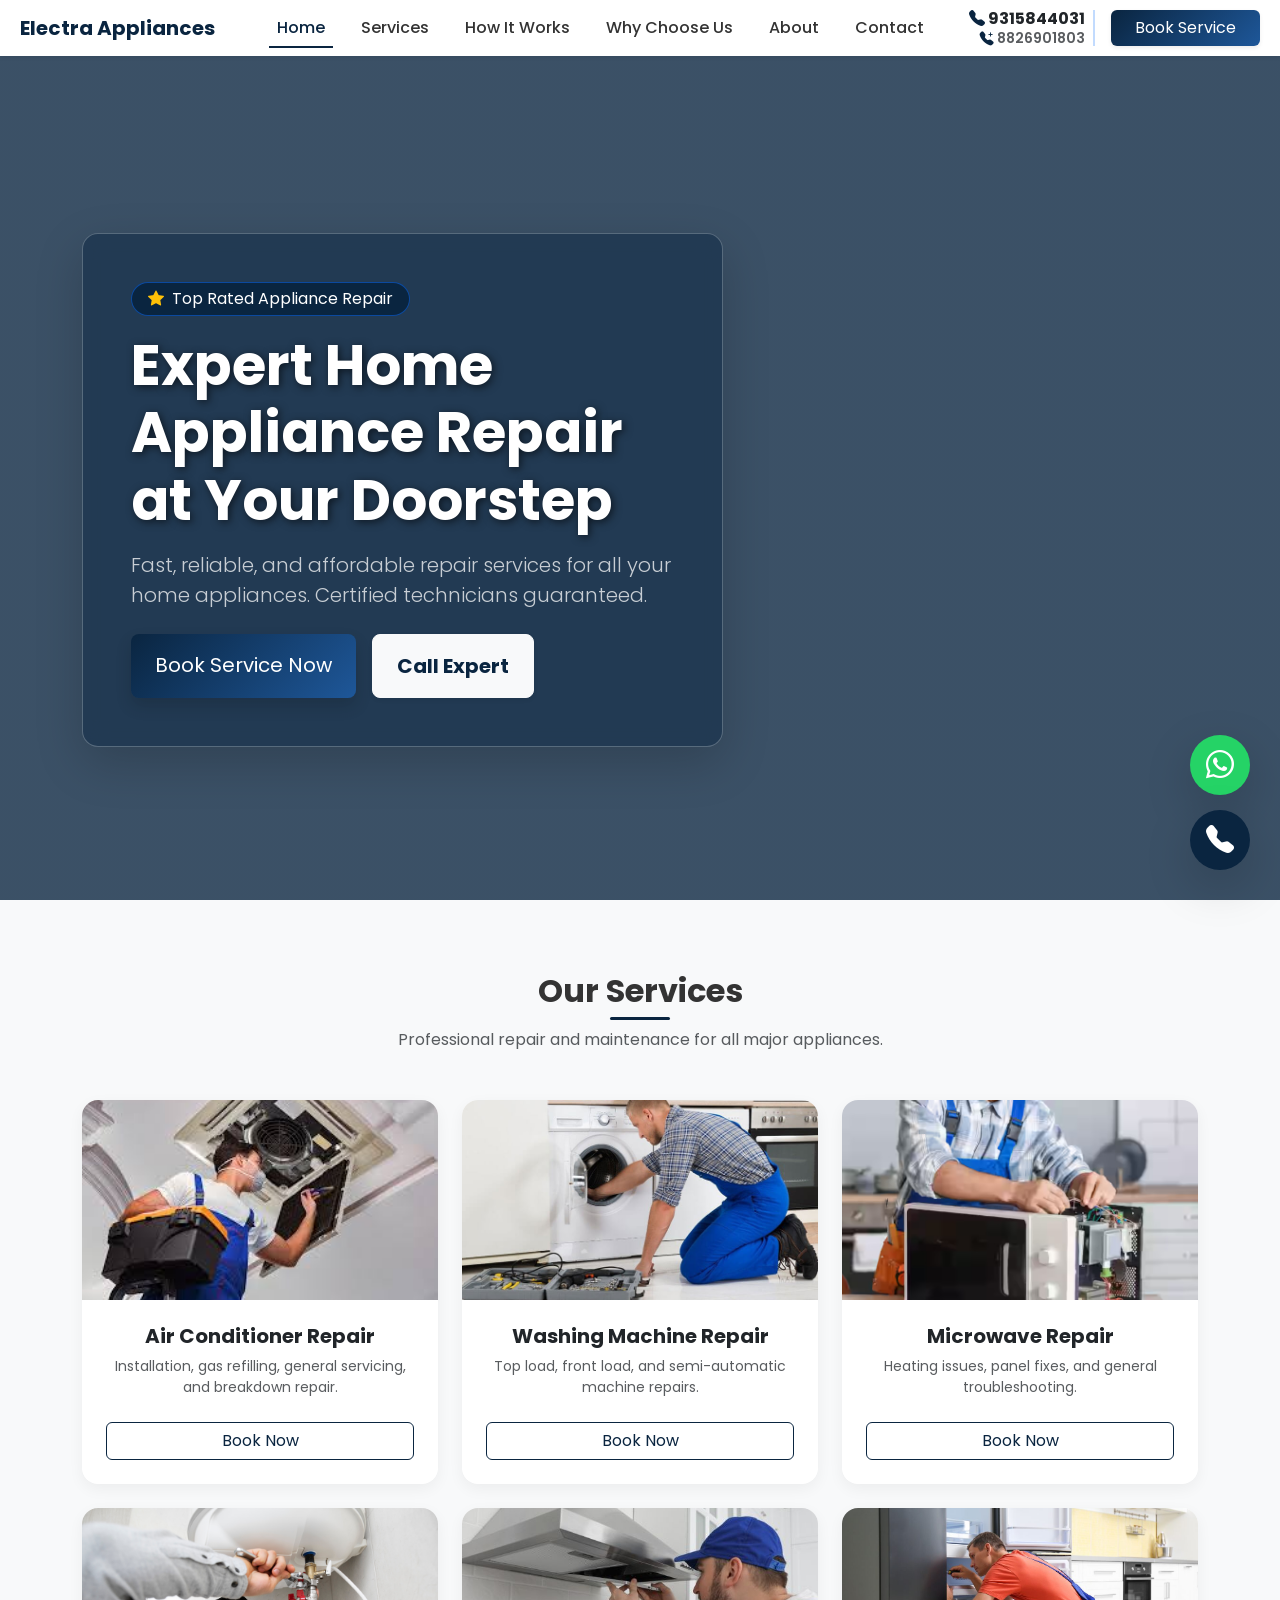
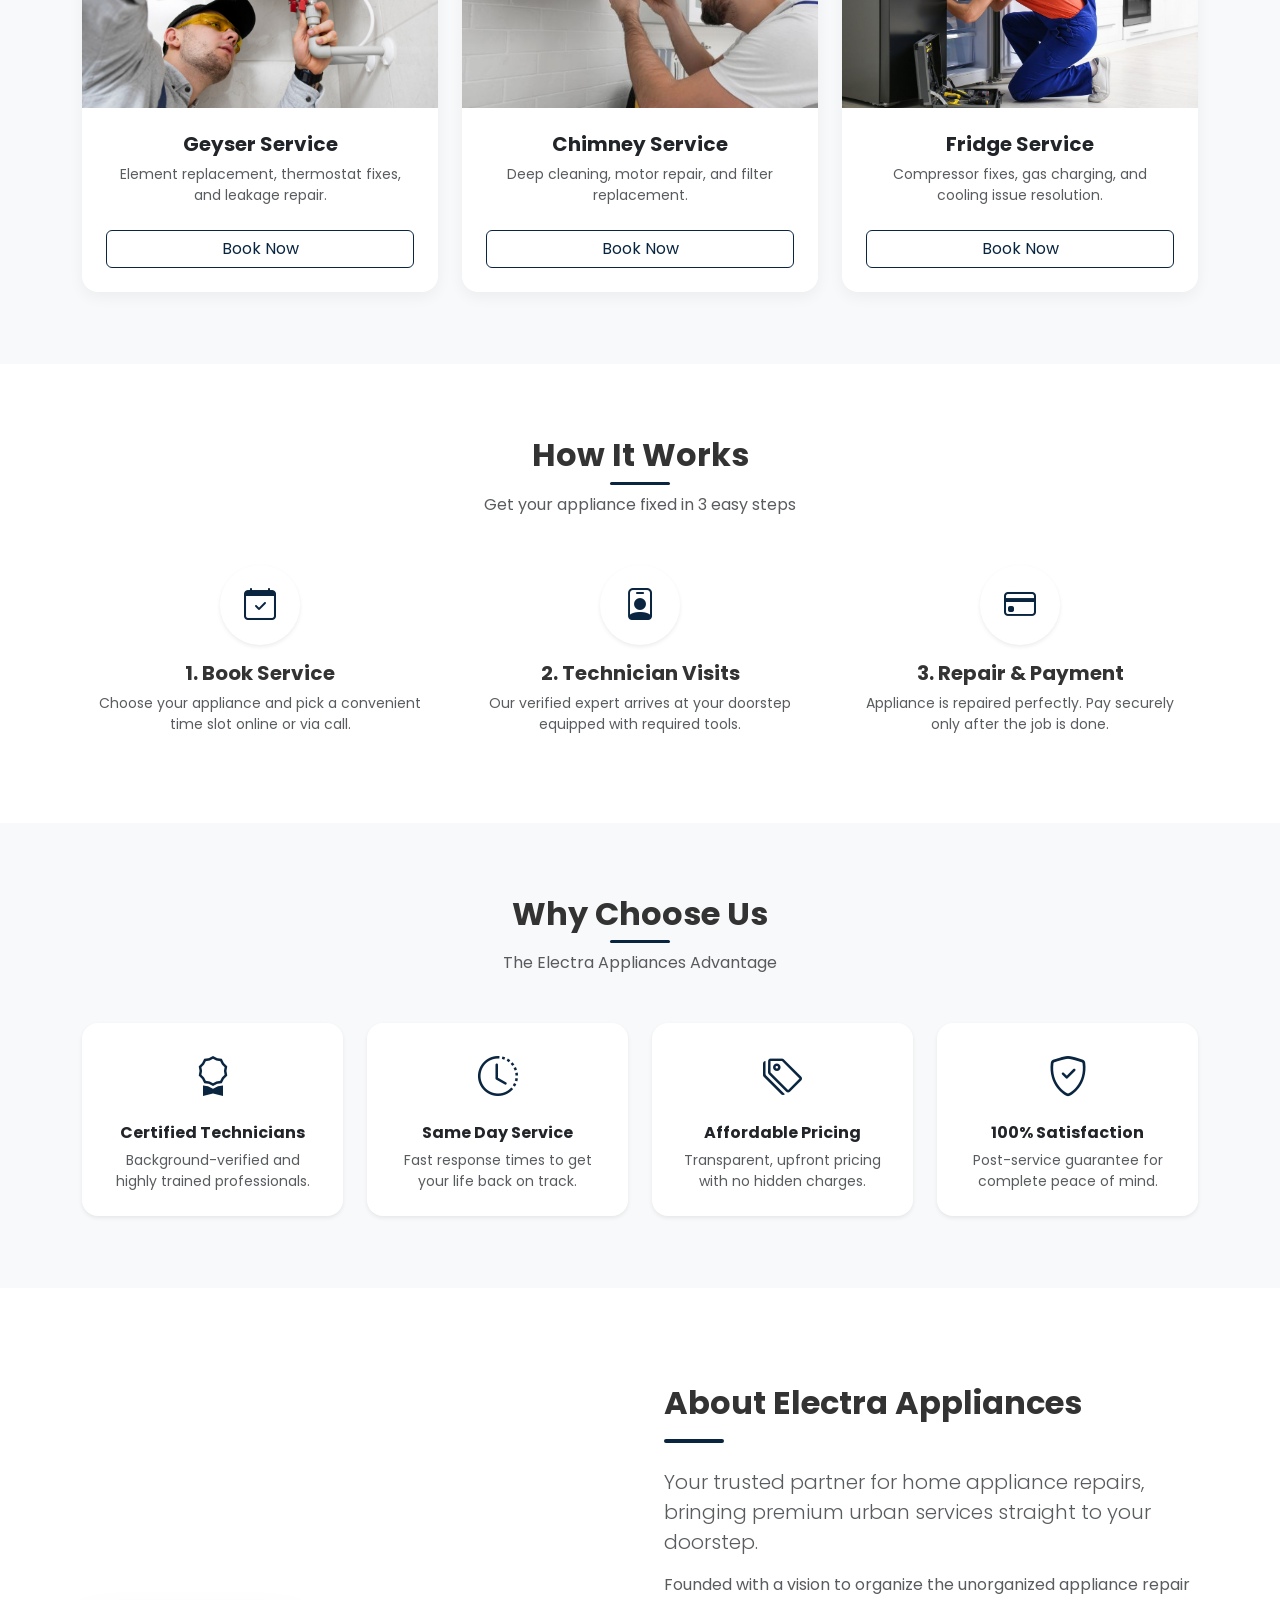
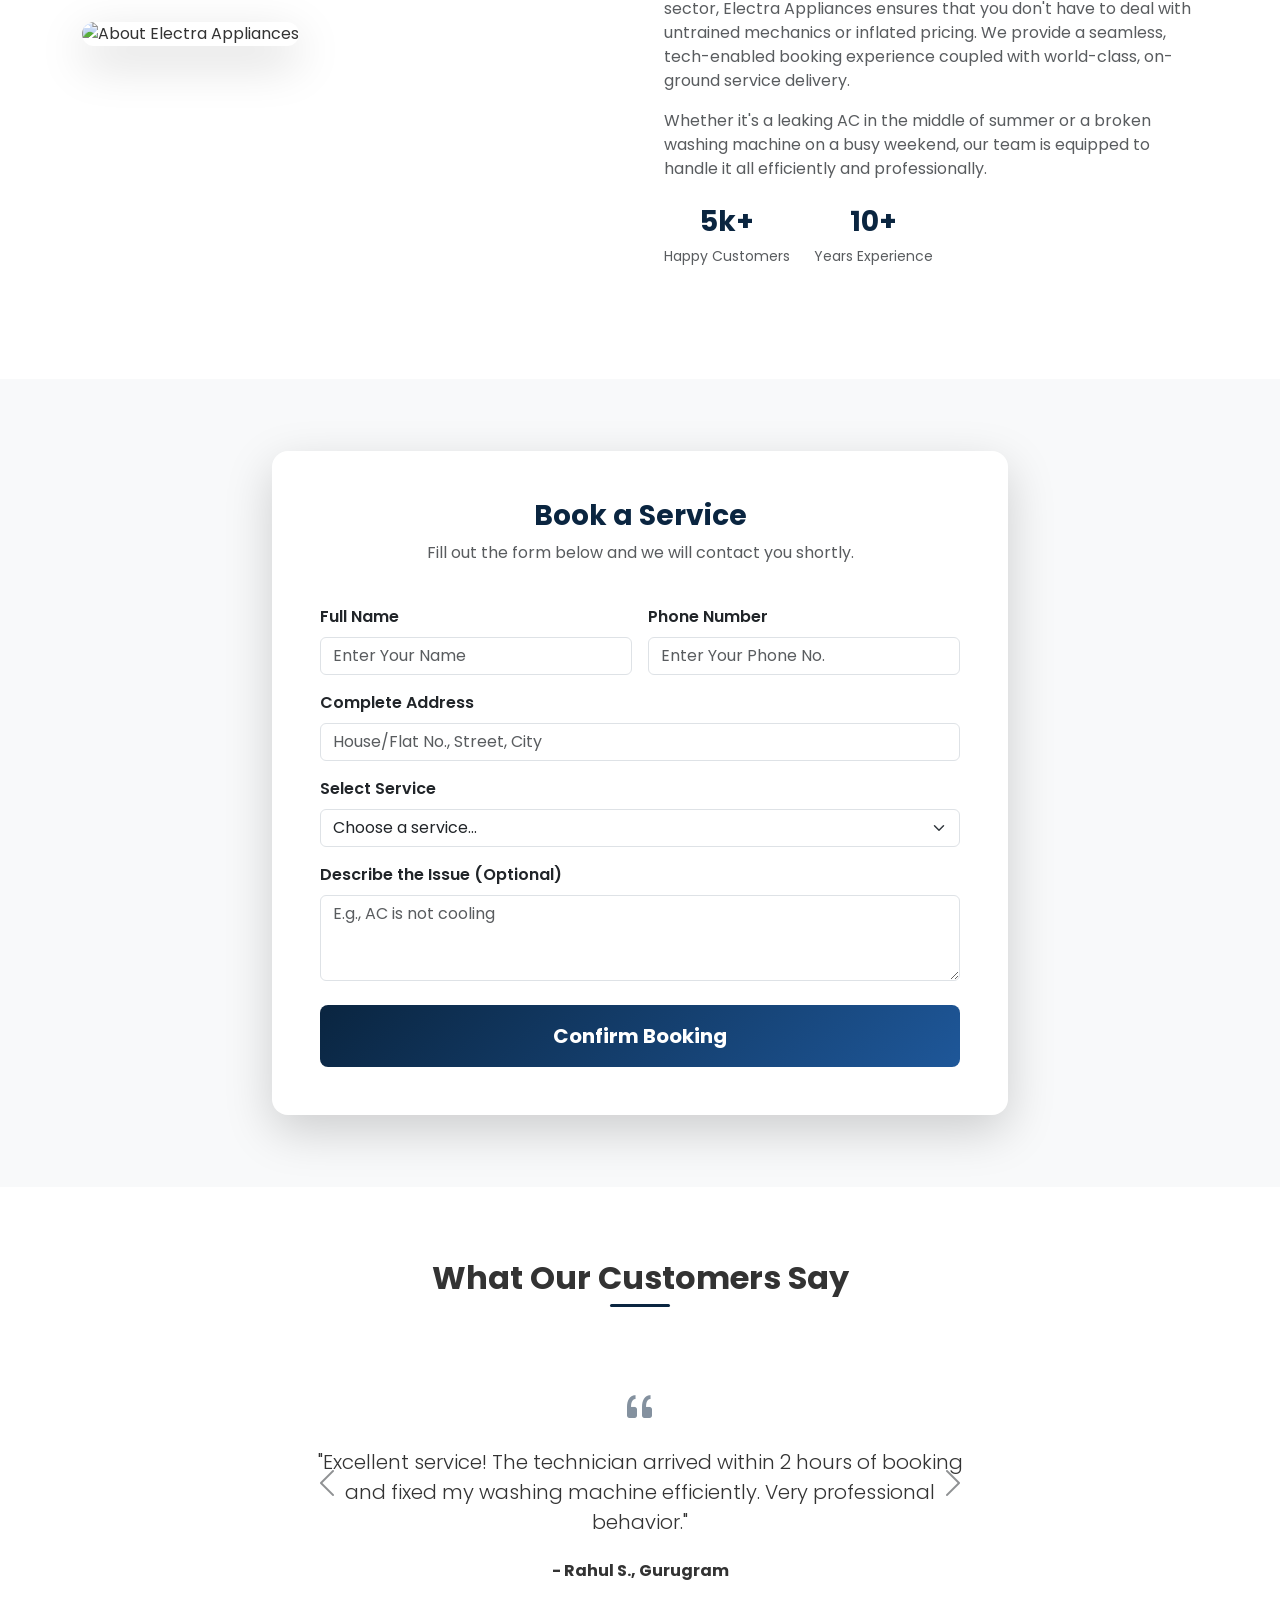
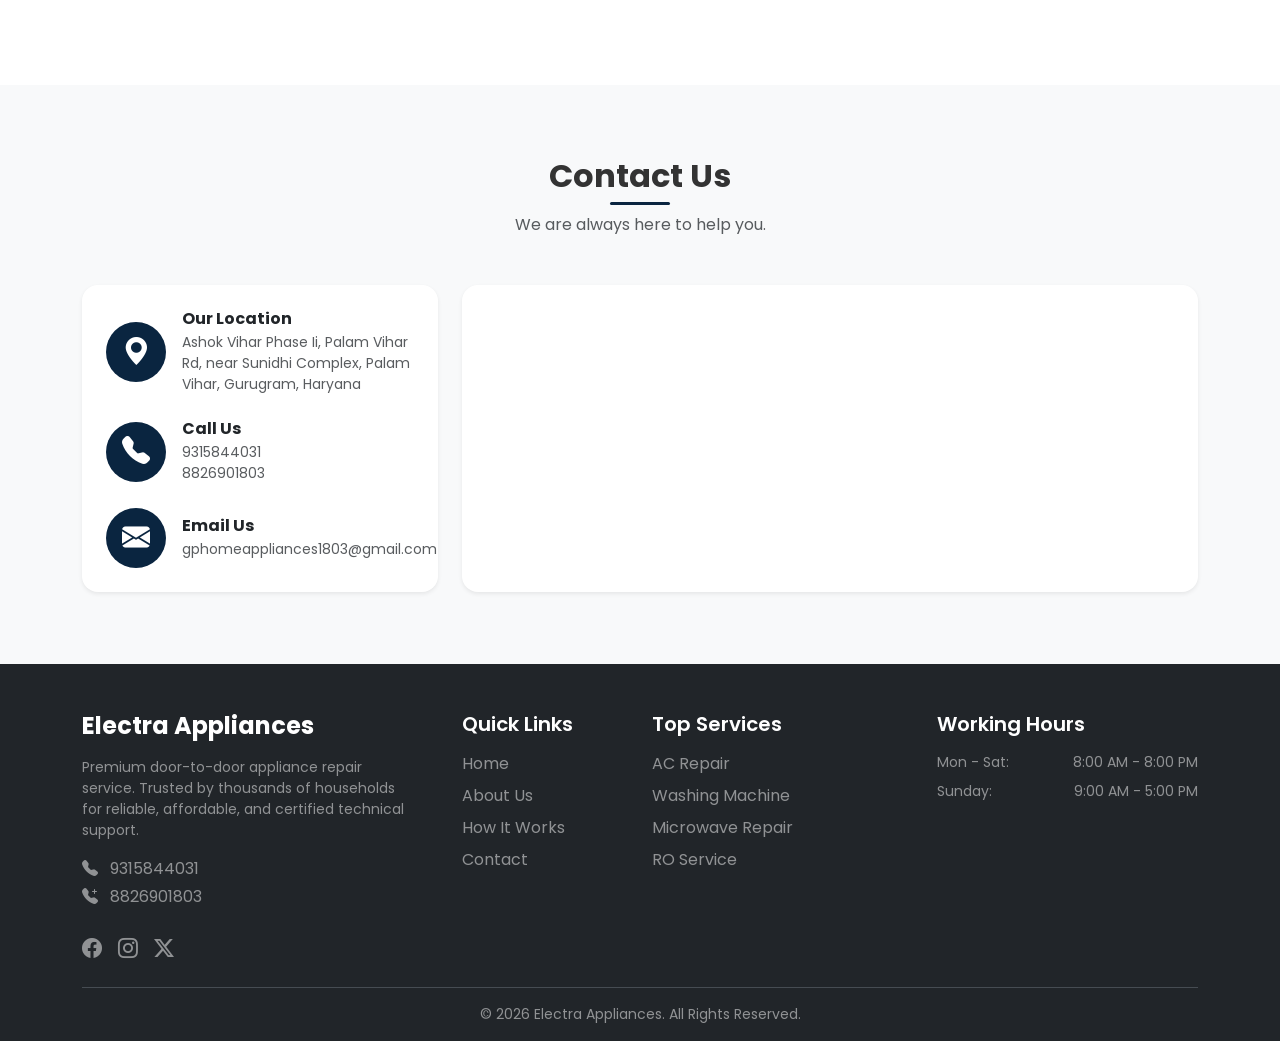
==== commit 8d5bea17: "v2" ====
--- a/index.html
+++ b/index.html
@@ -38,11 +38,11 @@
                 <div class="d-flex align-items-center gap-3">
                     <div
                         class="d-none d-lg-flex flex-column align-items-end pe-2 border-end border-2 border-primary border-opacity-25">
-                        <a href="tel:+918826901803" class="fw-bold text-dark text-decoration-none lh-1 mb-1 fs-6">
-                            <i class="bi bi-telephone-fill text-primary"></i> 8826901803
+                        <a href="tel:+919315844031" class="fw-bold text-dark text-decoration-none lh-1 mb-1 fs-6">
+                            <i class="bi bi-telephone-fill text-primary"></i> 9315844031
                         </a>
-                        <a href="tel:+919315844031" class="fw-semibold text-muted text-decoration-none lh-1 small">
-                            <i class="bi bi-telephone-plus-fill text-primary"></i> 9315844031
+                        <a href="tel:+918826901803" class="fw-semibold text-muted text-decoration-none lh-1 small">
+                            <i class="bi bi-telephone-plus-fill text-primary"></i> 8826901803
                         </a>
                     </div>
                     <a href="#booking" class="btn btn-gradient text-white shadow-sm px-4">Book Service</a>
@@ -67,7 +67,7 @@
                         <div class="d-flex gap-3 justify-content-center justify-content-md-start flex-wrap">
                             <a href="#booking" class="btn btn-gradient btn-lg text-white px-4 py-3 shadow">Book Service
                                 Now</a>
-                            <a href="tel:+918826901803"
+                            <a href="tel:+919315844031"
                                 class="btn btn-light btn-lg text-primary fw-bold shadow-sm px-4 py-3">Call Expert</a>
                         </div>
                     </div>
@@ -421,10 +421,10 @@
                             </div>
                             <div>
                                 <h6 class="fw-bold mb-1">Call Us</h6>
+                                <p class="text-muted small mb-0"><a href="tel:+919315844031"
+                                        class="text-decoration-none text-muted">9315844031</a></p>
                                 <p class="text-muted small mb-0"><a href="tel:+918826901803"
                                         class="text-decoration-none text-muted">8826901803</a></p>
-                                <p class="text-muted small mb-0"><a href="tel:+919315844031"
-                                        class="text-decoration-none text-muted">9315844031</a></p>
                             </div>
                         </div>
 
@@ -465,9 +465,9 @@
 
                     <div class="mt-3 text-white-50">
                         <p class="mb-1"><i class="bi bi-telephone-fill text-white-50 me-2"></i> <a
+                                href="tel:+919315844031" class="text-white-50 text-decoration-none">9315844031</a></p>
+                        <p class="mb-0"><i class="bi bi-telephone-plus-fill text-white-50 me-2"></i> <a
                                 href="tel:+918826901803" class="text-white-50 text-decoration-none">8826901803</a></p>
-                        <p class="mb-0"><i class="bi bi-telephone-plus-fill text-white-50 me-2"></i> <a
-                                href="tel:+919315844031" class="text-white-50 text-decoration-none">9315844031</a></p>
                     </div>
 
                     <div class="d-flex gap-3 mt-4">
@@ -514,11 +514,11 @@
     </footer>
 
     <div class="floating-contact">
-        <a href="https://wa.me/918826901803?text=Hi,%20I%20need%20appliance%20repair%20service." target="_blank"
+        <a href="https://wa.me/919315844031?text=Hi,%20I%20need%20appliance%20repair%20service." target="_blank"
             class="float-btn whatsapp-btn shadow-lg" title="Chat on WhatsApp">
             <i class="bi bi-whatsapp"></i>
         </a>
-        <a href="tel:+918826901803" class="float-btn call-btn shadow-lg" title="Call Us Now">
+        <a href="tel:+919315844031" class="float-btn call-btn shadow-lg" title="Call Us Now">
             <i class="bi bi-telephone-fill"></i>
         </a>
     </div>
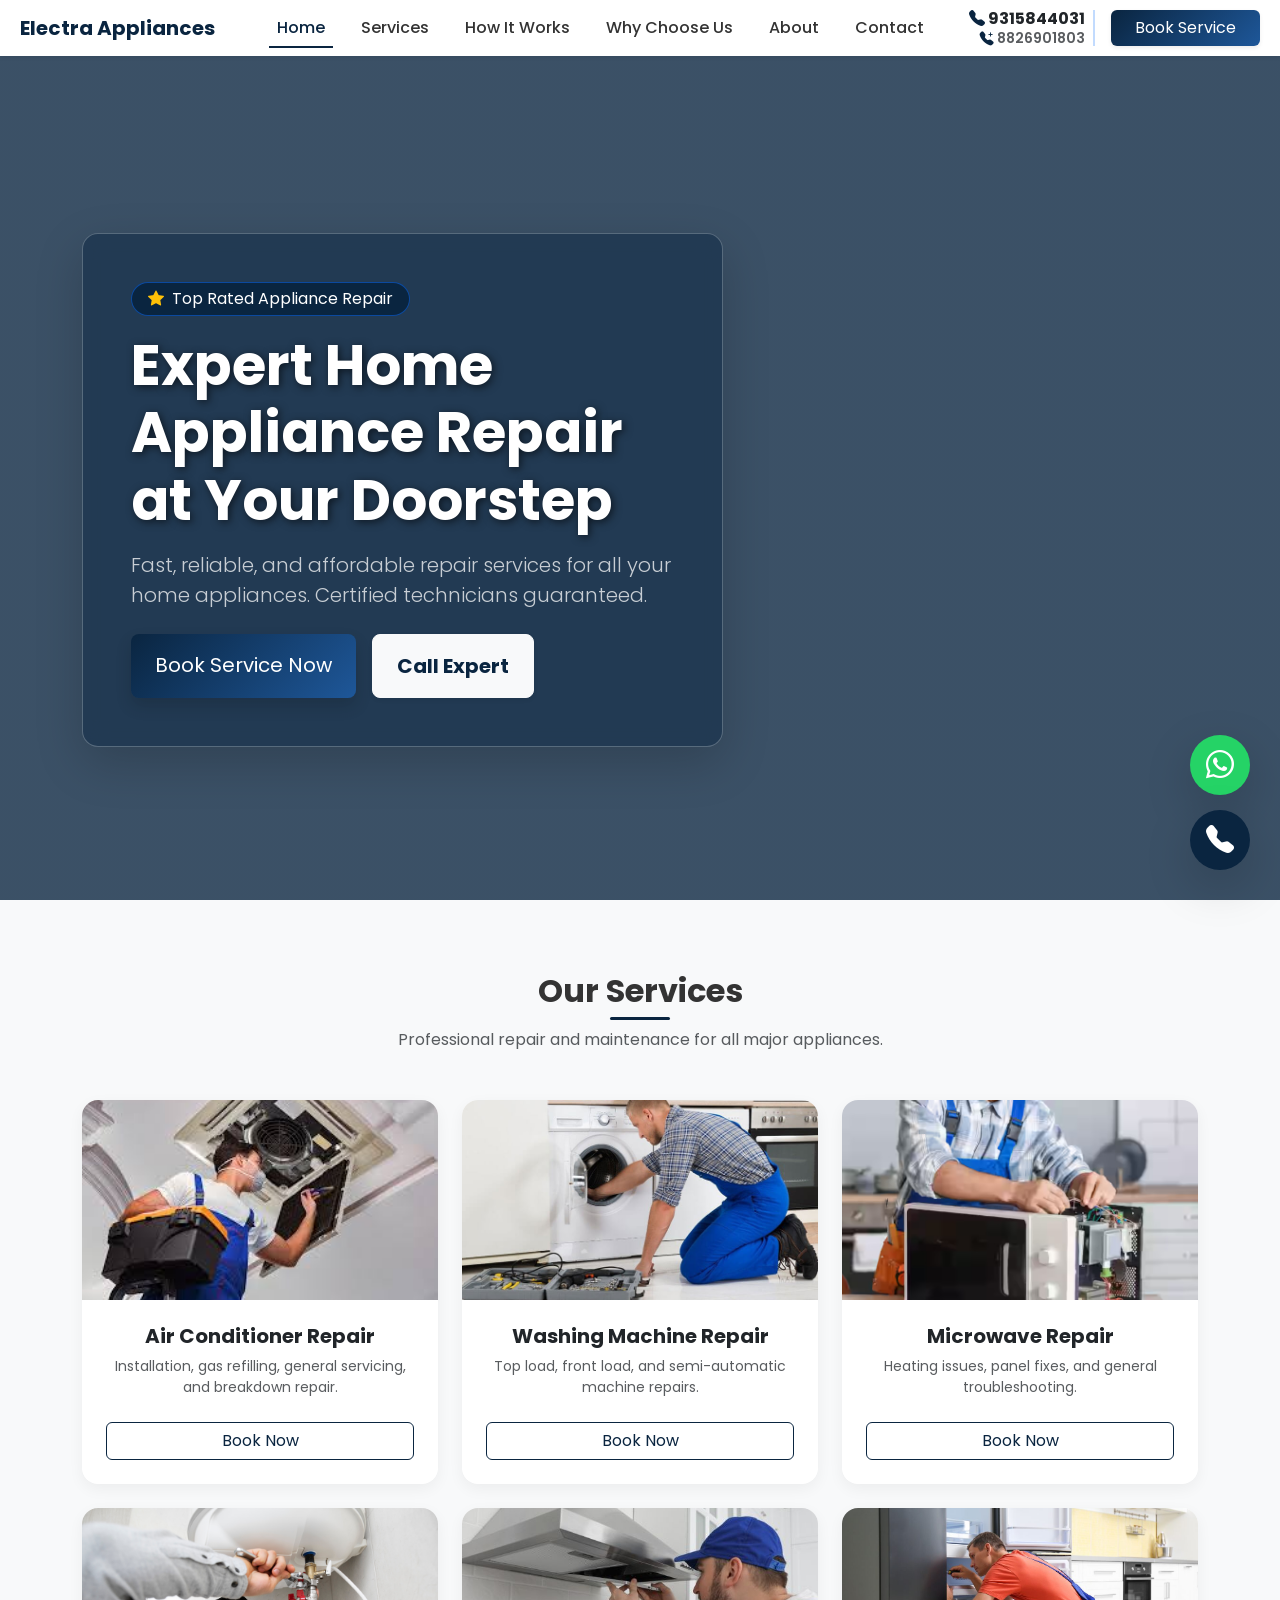
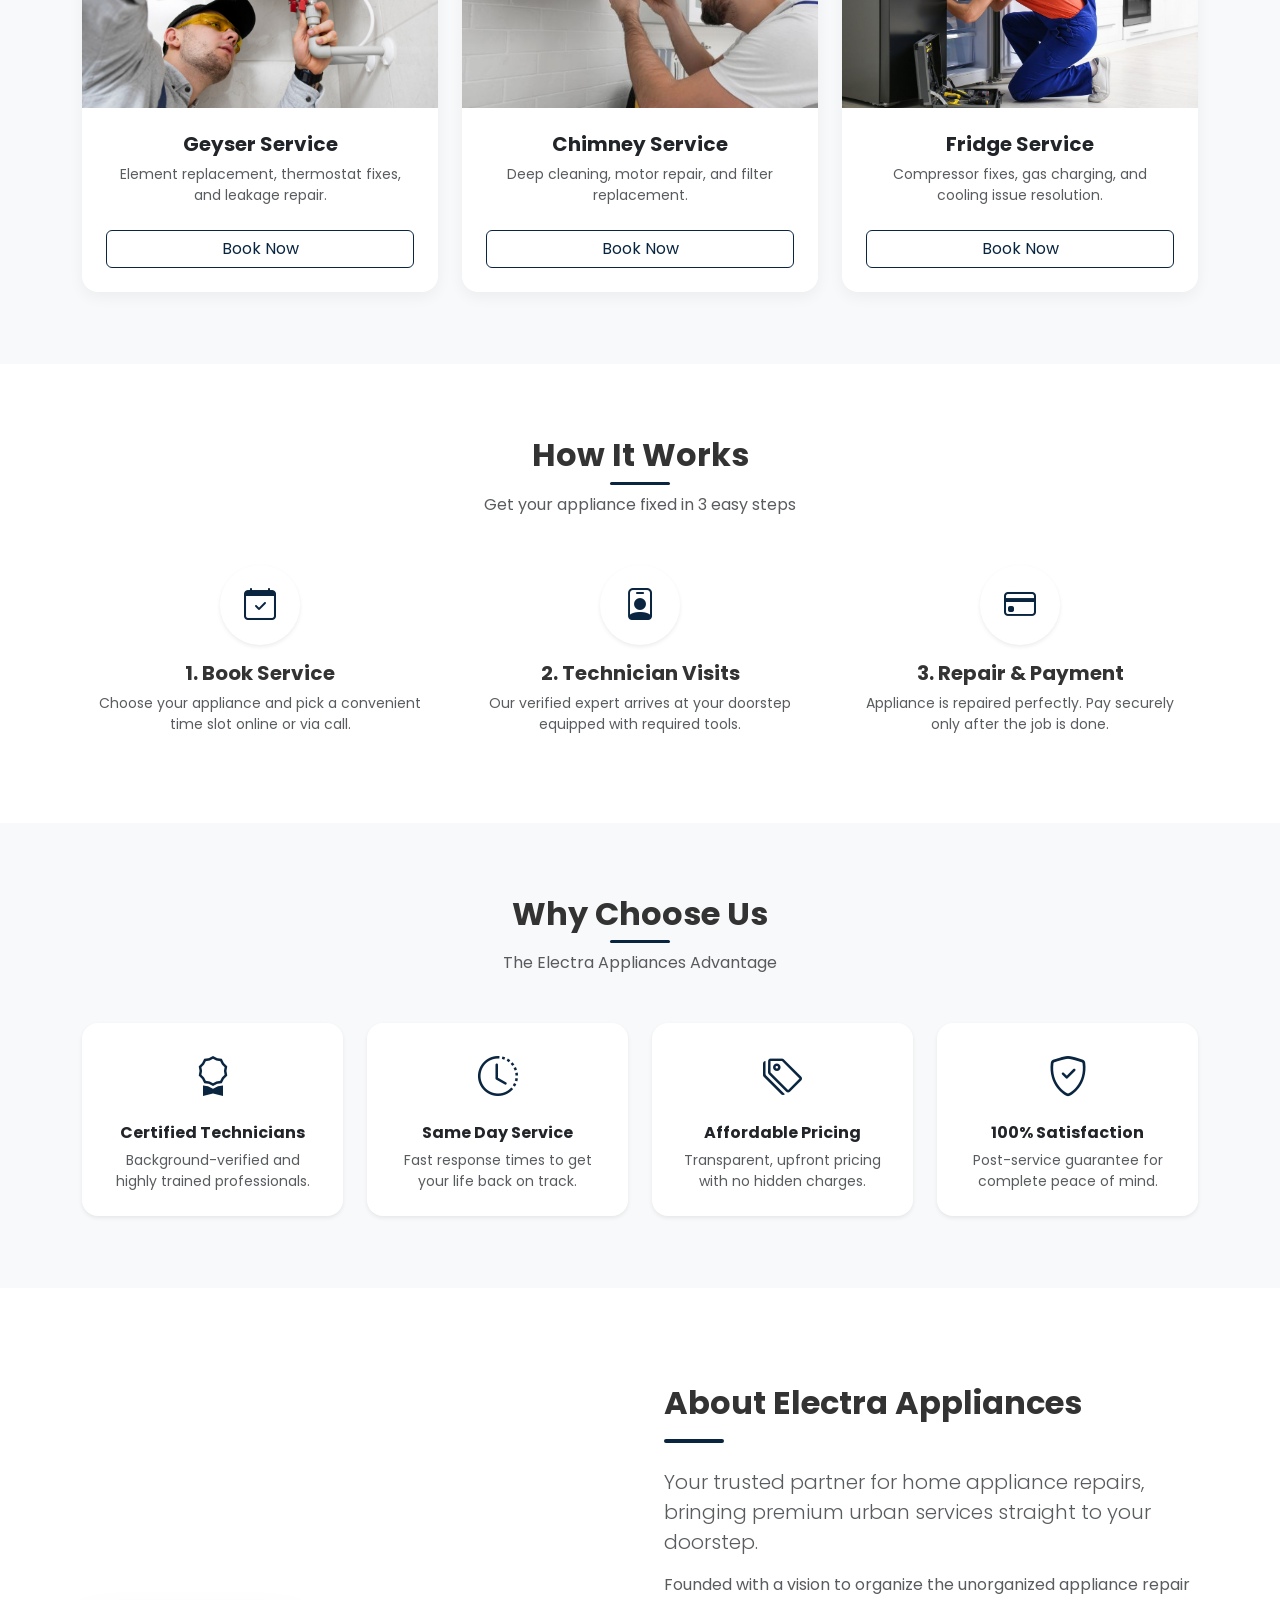
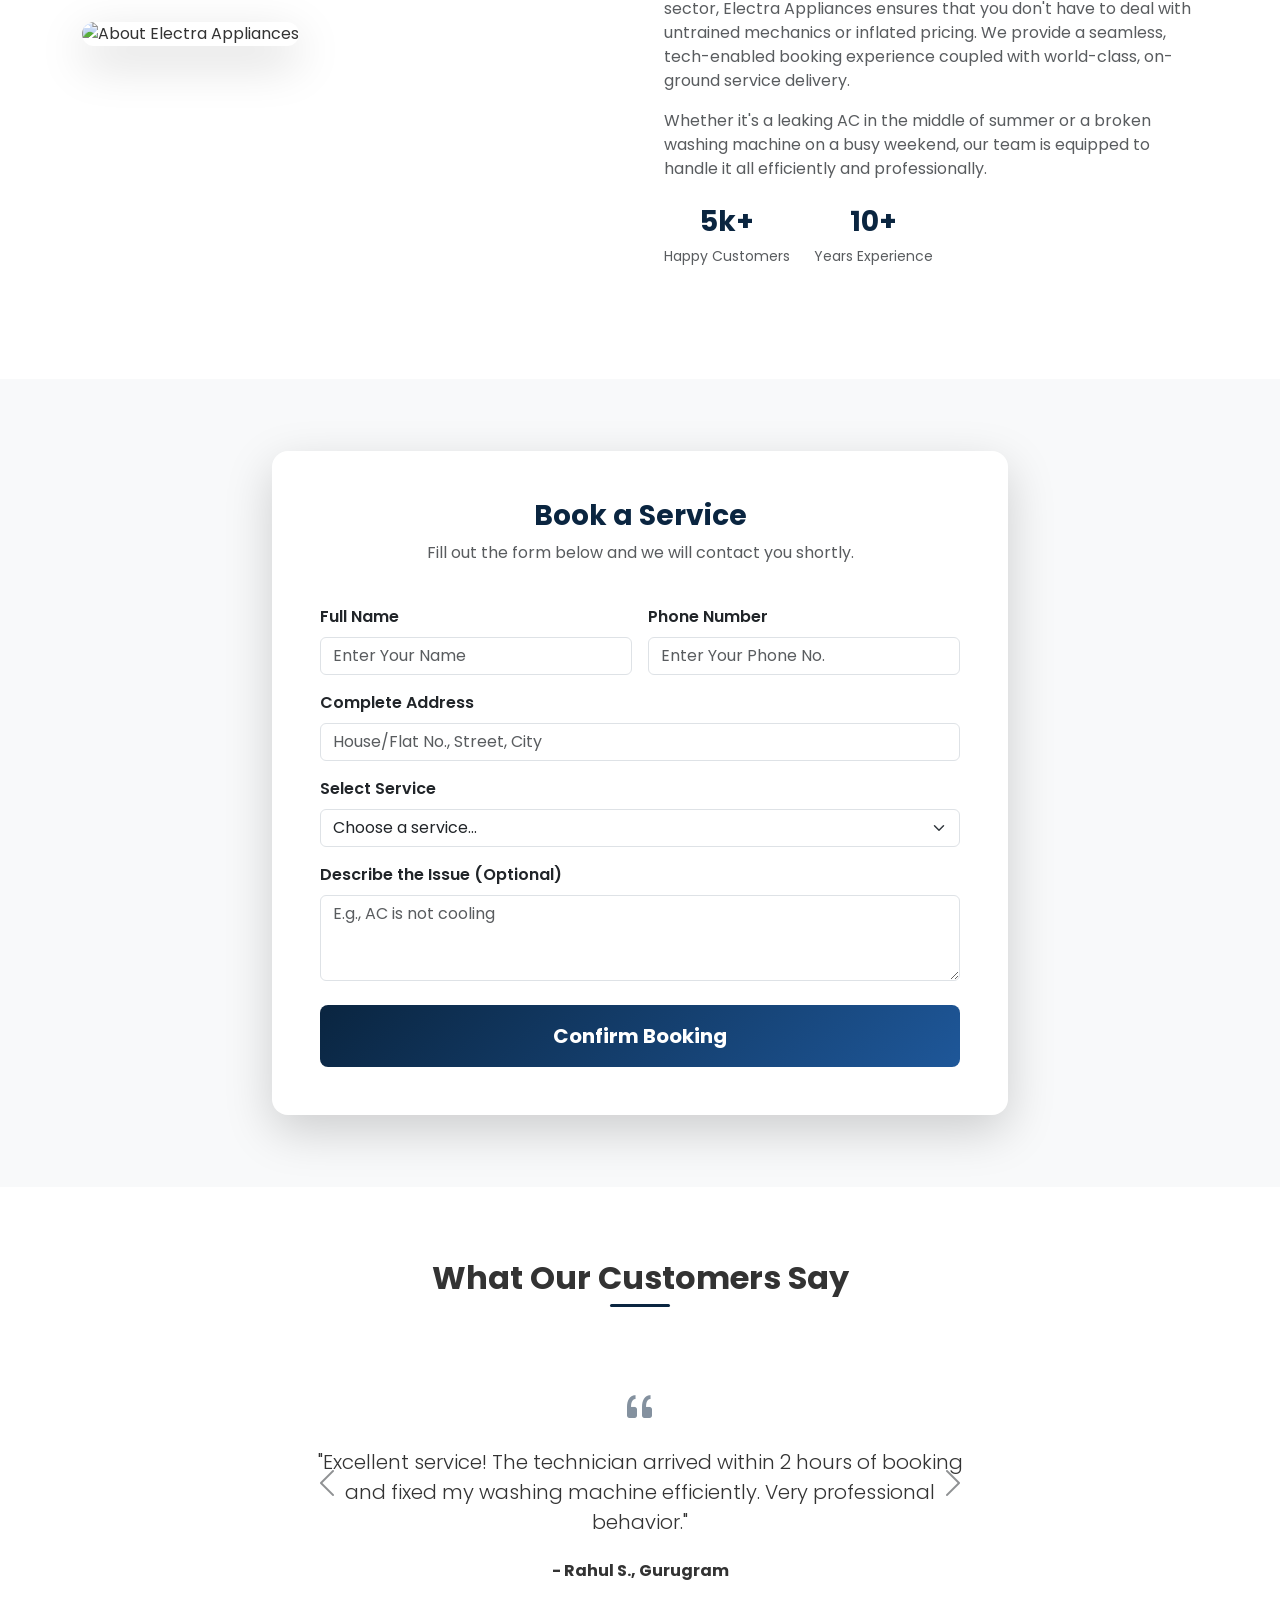
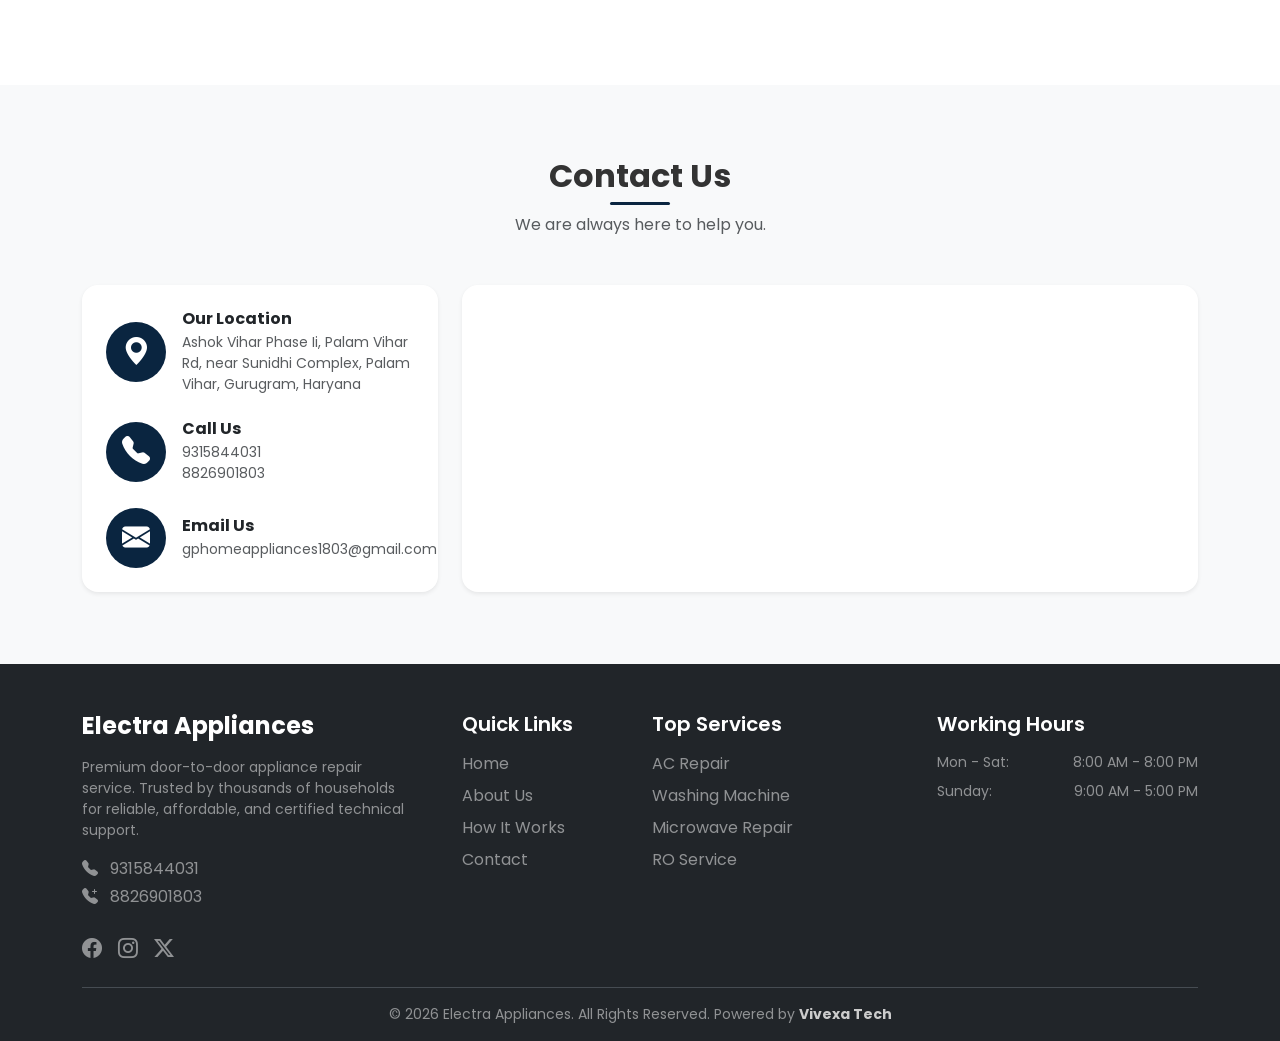
==== commit 2663cf7c: "v2" ====
--- a/index.html
+++ b/index.html
@@ -508,7 +508,7 @@
             </div>
             <hr class="border-secondary opacity-50">
             <div class="text-center text-white-50 small mt-3">
-                © <span id="currentYear"></span> Electra Appliances. All Rights Reserved.
+                © <span id="currentYear"></span> Electra Appliances. All Rights Reserved. Powered by <a style="text-decoration: none; color: #ccc;" href="https://www.vivexatech.in/"> <strong>Vivexa Tech</strong>
             </div>
         </div>
     </footer>
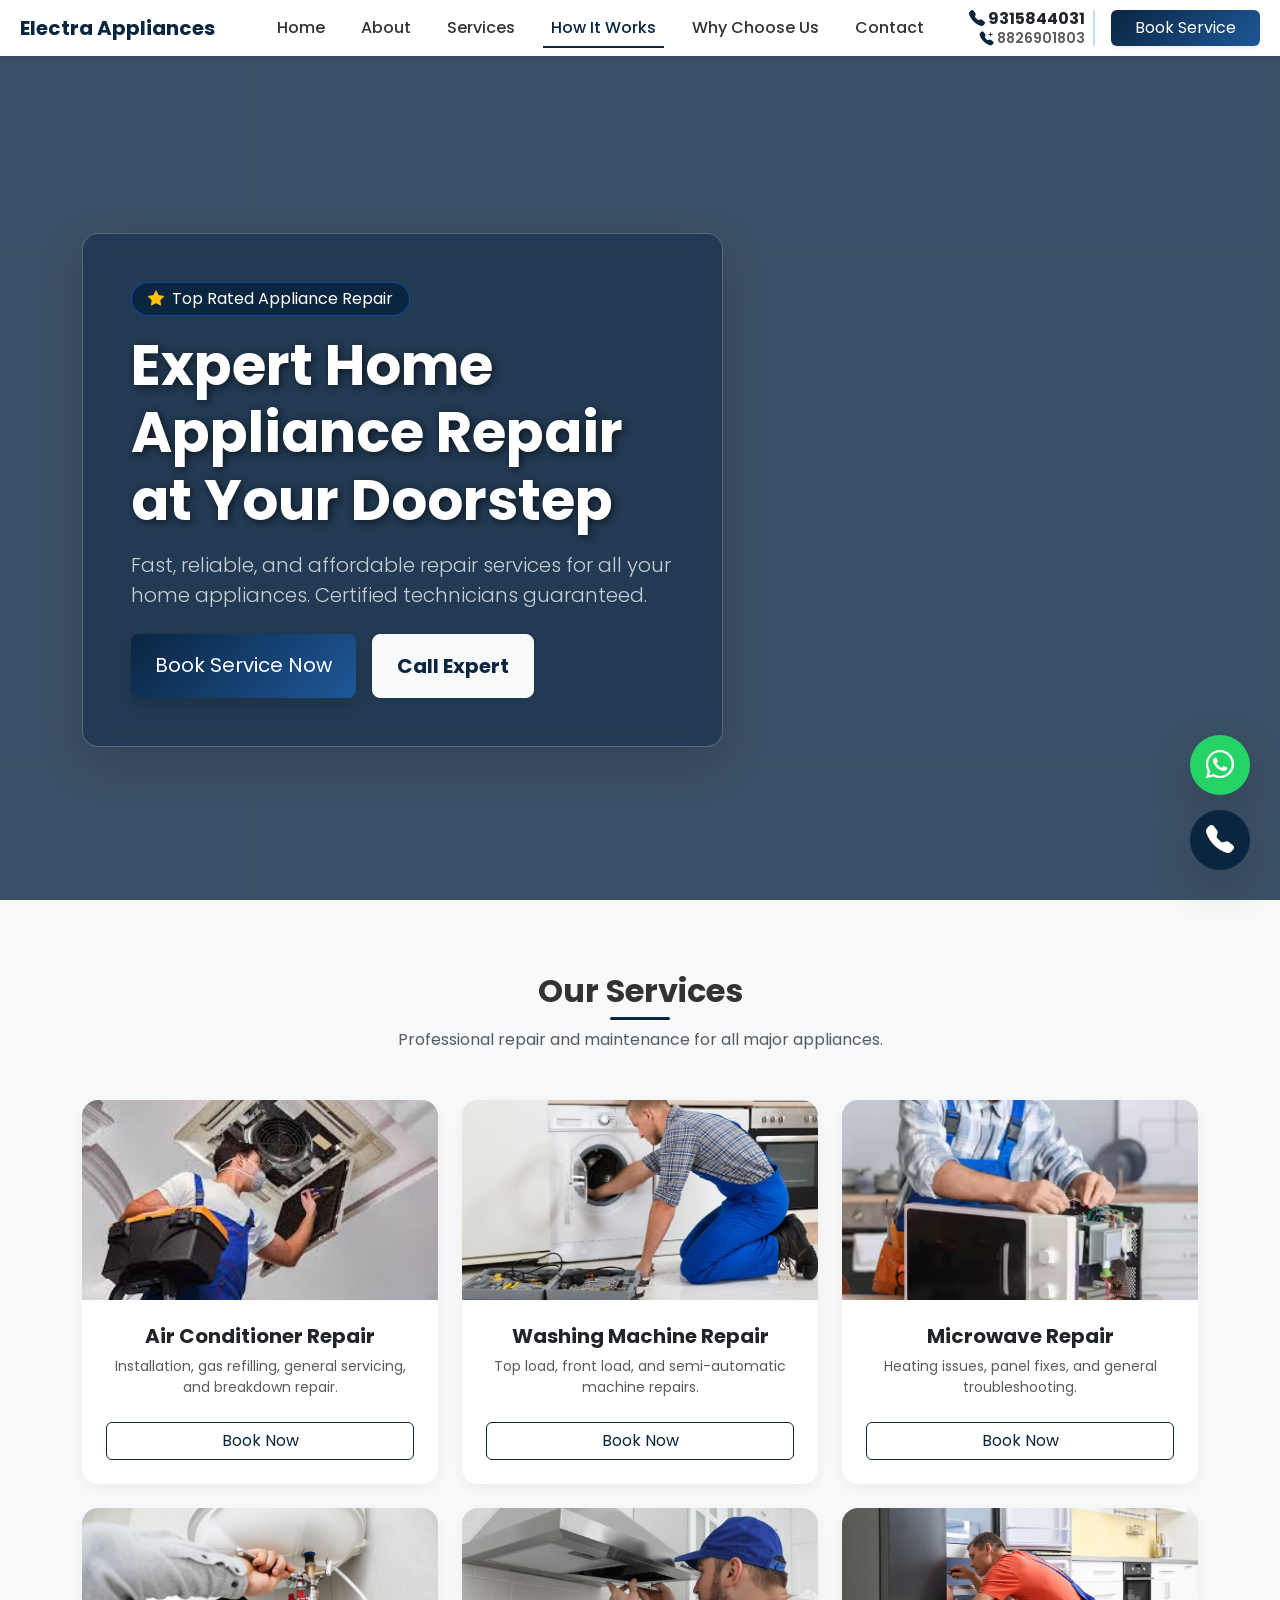
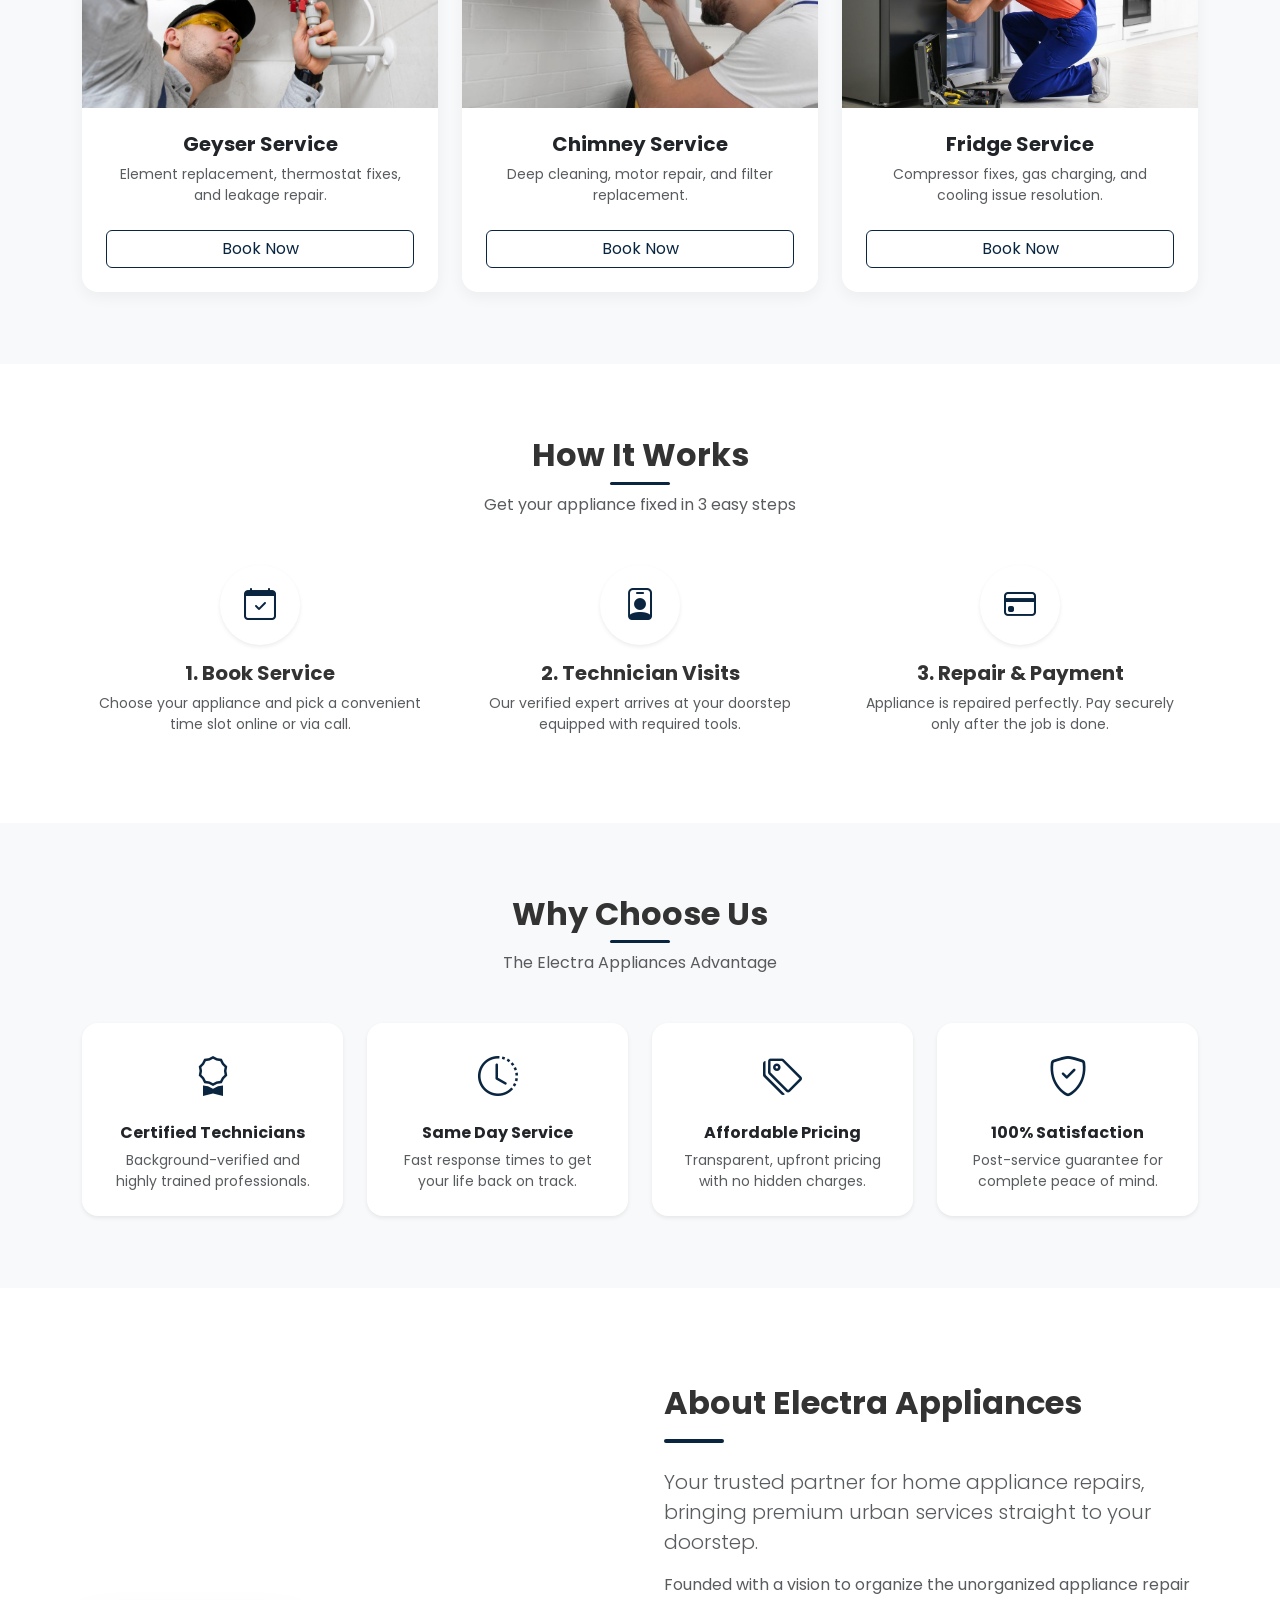
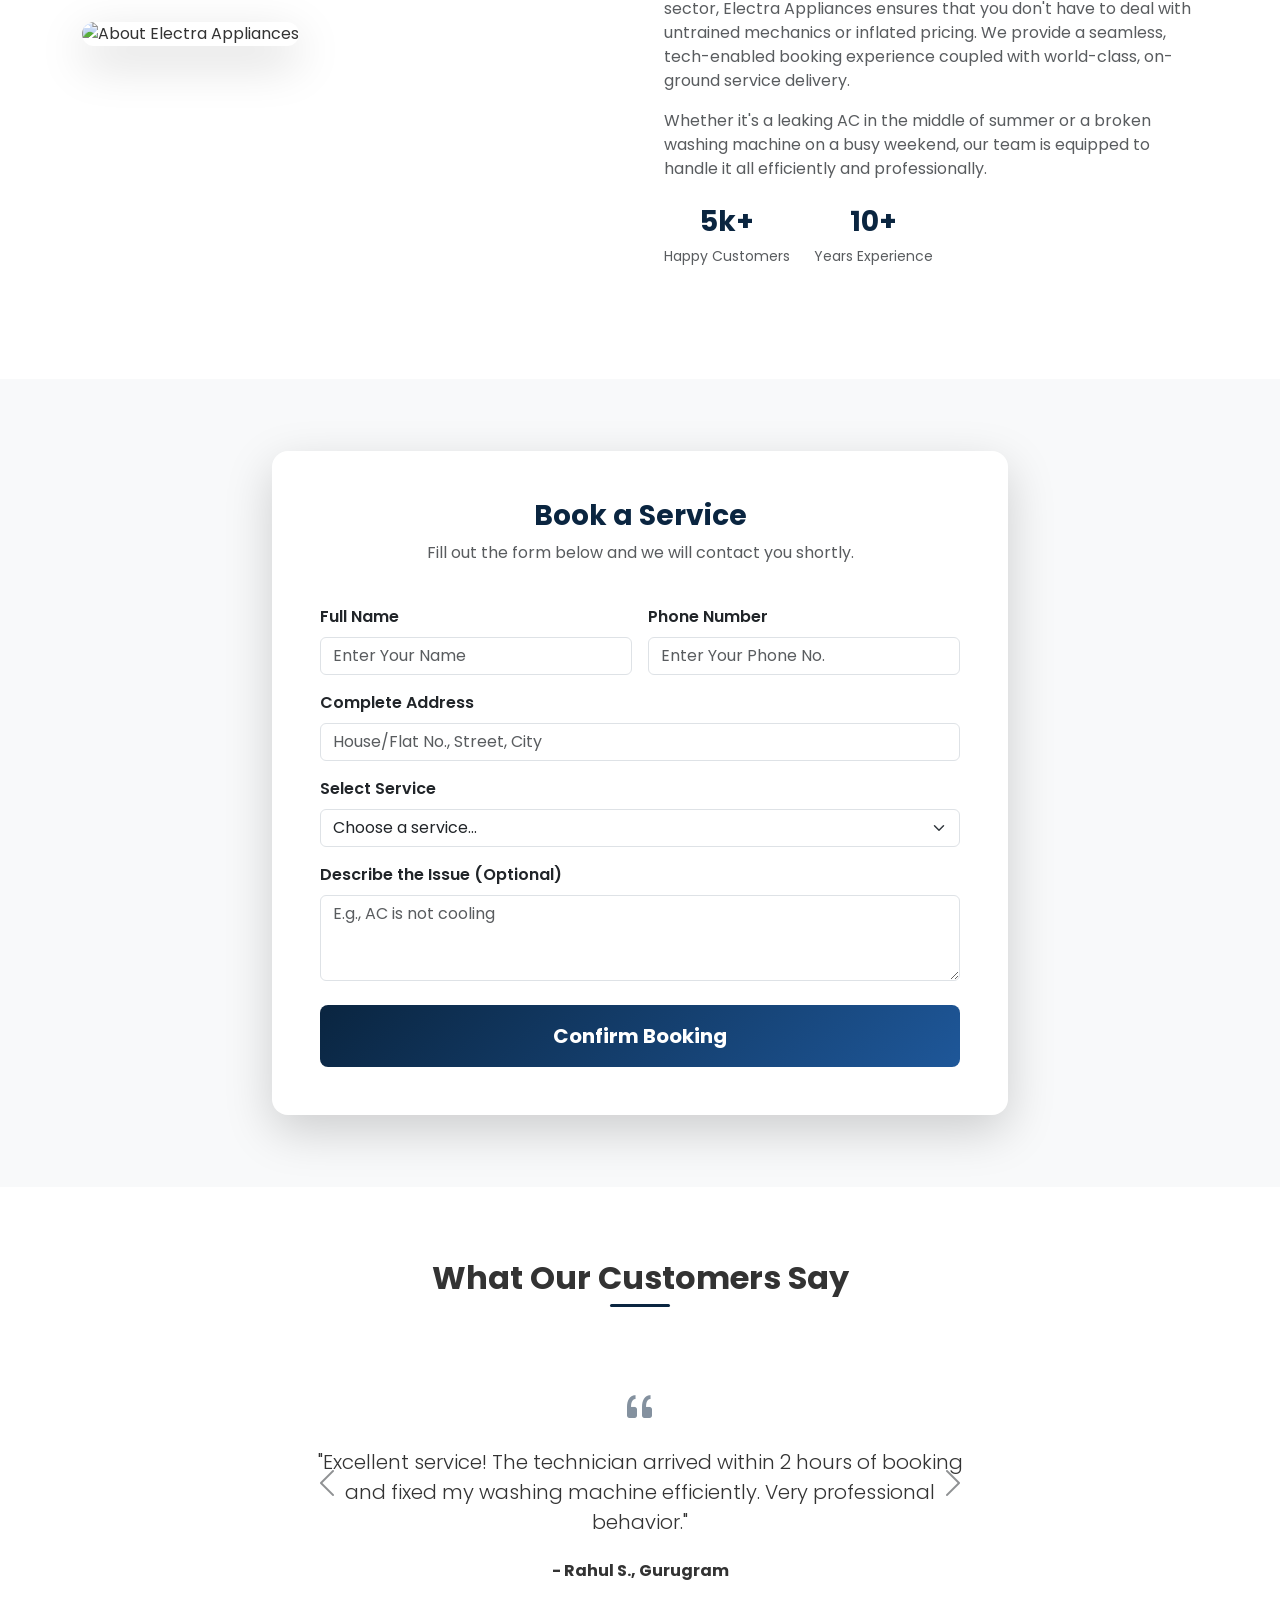
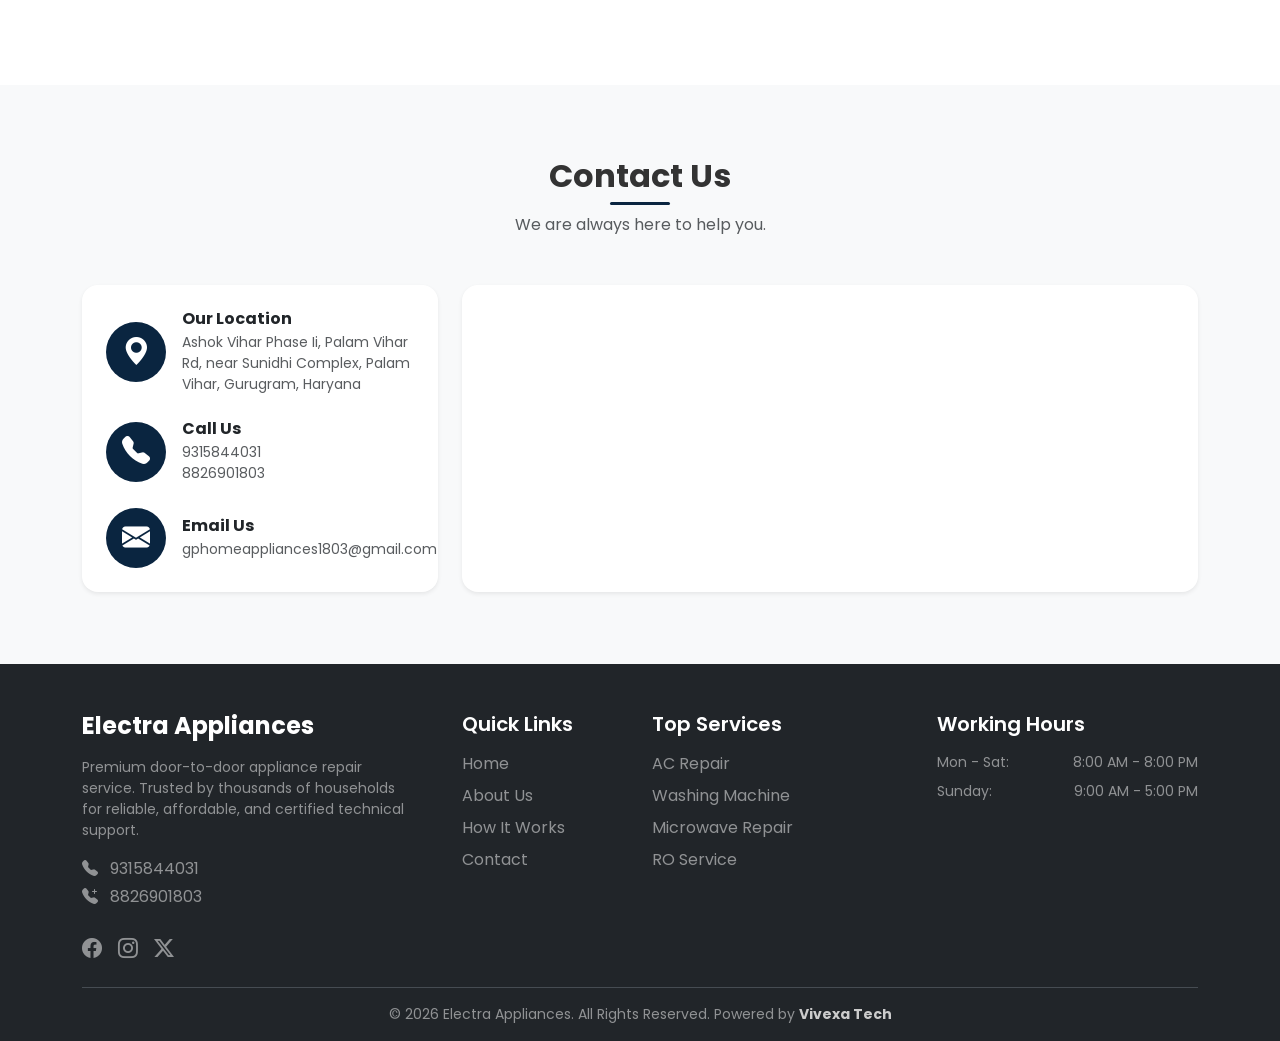
==== commit 6d23b95c: "v2" ====
--- a/index.html
+++ b/index.html
@@ -22,18 +22,18 @@
 
     <nav class="navbar navbar-expand-lg fixed-top bg-white shadow-sm" id="mainNav">
         <div class="container-fluid">
-            <a class="navbar-brand fw-bold text-primary" href="#home">Electra Appliances</a>
+            <a class="navbar-brand fw-bold text-primary" href="https://www.electraappliances.in/">Electra Appliances</a>
             <button class="navbar-toggler" type="button" data-bs-toggle="collapse" data-bs-target="#navbarNav">
                 <span class="navbar-toggler-icon"></span>
             </button>
             <div class="collapse navbar-collapse" id="navbarNav">
                 <ul class="navbar-nav mx-auto">
-                    <li class="nav-item"><a class="nav-link active" href="#home">Home</a></li>
-                    <li class="nav-item"><a class="nav-link" href="#services">Services</a></li>
-                    <li class="nav-item"><a class="nav-link" href="#how-it-works">How It Works</a></li>
-                    <li class="nav-item"><a class="nav-link" href="#why-us">Why Choose Us</a></li>
-                    <li class="nav-item"><a class="nav-link" href="#about">About</a></li>
-                    <li class="nav-item"><a class="nav-link" href="#contact">Contact</a></li>
+                    <li class="nav-item"><a class="nav-link active" href="https://www.electraappliances.in/">Home</a></li>
+                    <li class="nav-item"><a class="nav-link" href="about.html">About</a></li>
+                    <li class="nav-item"><a class="nav-link" href="services.html">Services</a></li>
+                    <li class="nav-item"><a class="nav-link" href="https://www.electraappliances.in/#how-it-works">How It Works</a></li>
+                    <li class="nav-item"><a class="nav-link" href="https://www.electraappliances.in/#why-us">Why Choose Us</a></li>
+                    <li class="nav-item"><a class="nav-link" href="contact.html">Contact</a></li>
                 </ul>
                 <div class="d-flex align-items-center gap-3">
                     <div
@@ -481,19 +481,19 @@
                 <div class="col-lg-2 col-md-6">
                     <h5 class="fw-semibold mb-3">Quick Links</h5>
                     <ul class="list-unstyled footer-links">
-                        <li><a href="#home">Home</a></li>
-                        <li><a href="#about">About Us</a></li>
-                        <li><a href="#how-it-works">How It Works</a></li>
-                        <li><a href="#contact">Contact</a></li>
+                        <li><a href="https://www.electraappliances.in/">Home</a></li>
+                        <li><a href="about.html">About Us</a></li>
+                        <li><a href="https://www.electraappliances.in/#how-it-works">How It Works</a></li>
+                        <li><a href="contact.html">Contact</a></li>
                     </ul>
                 </div>
                 <div class="col-lg-3 col-md-6">
                     <h5 class="fw-semibold mb-3">Top Services</h5>
                     <ul class="list-unstyled footer-links">
-                        <li><a href="#services">AC Repair</a></li>
-                        <li><a href="#services">Washing Machine</a></li>
-                        <li><a href="#services">Microwave Repair</a></li>
-                        <li><a href="#services">RO Service</a></li>
+                        <li><a href="services.html">AC Repair</a></li>
+                        <li><a href="services.html">Washing Machine</a></li>
+                        <li><a href="services.html">Microwave Repair</a></li>
+                        <li><a href="services.html">RO Service</a></li>
                     </ul>
                 </div>
                 <div class="col-lg-3 col-md-6">
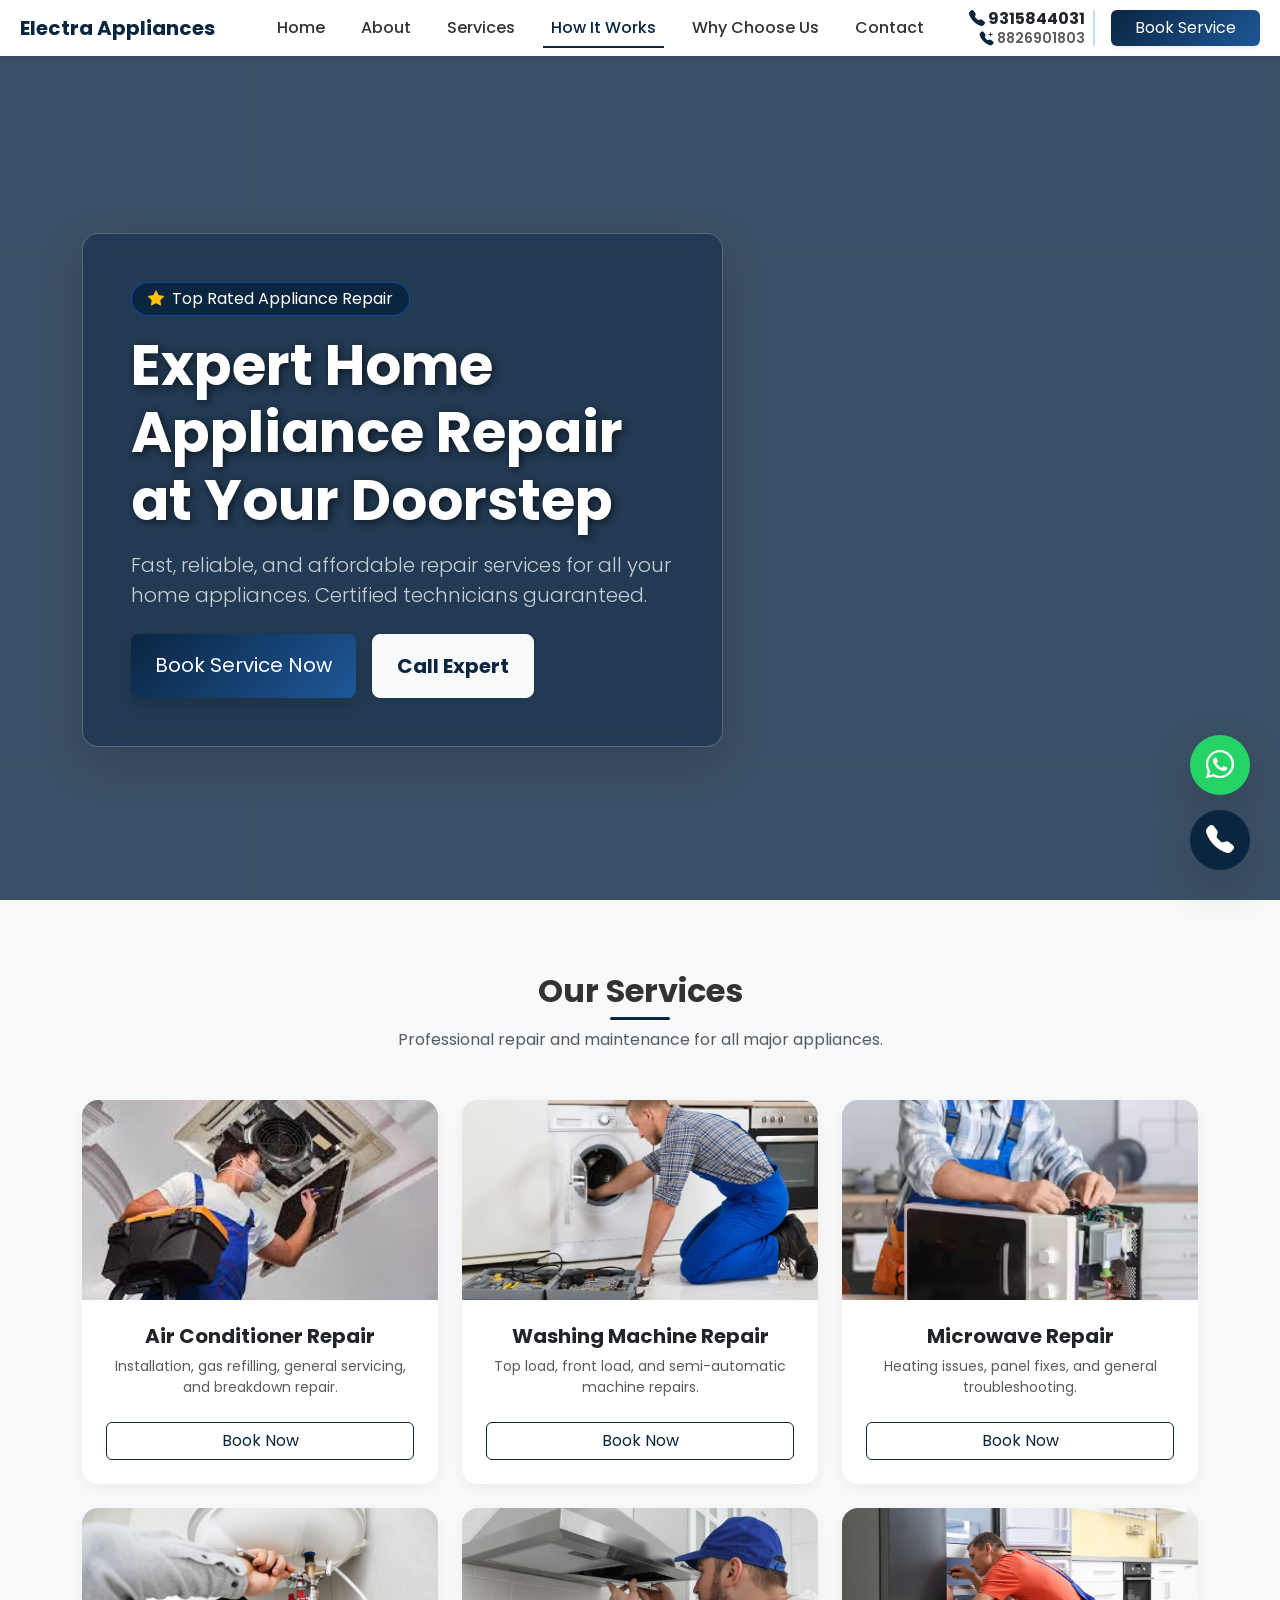
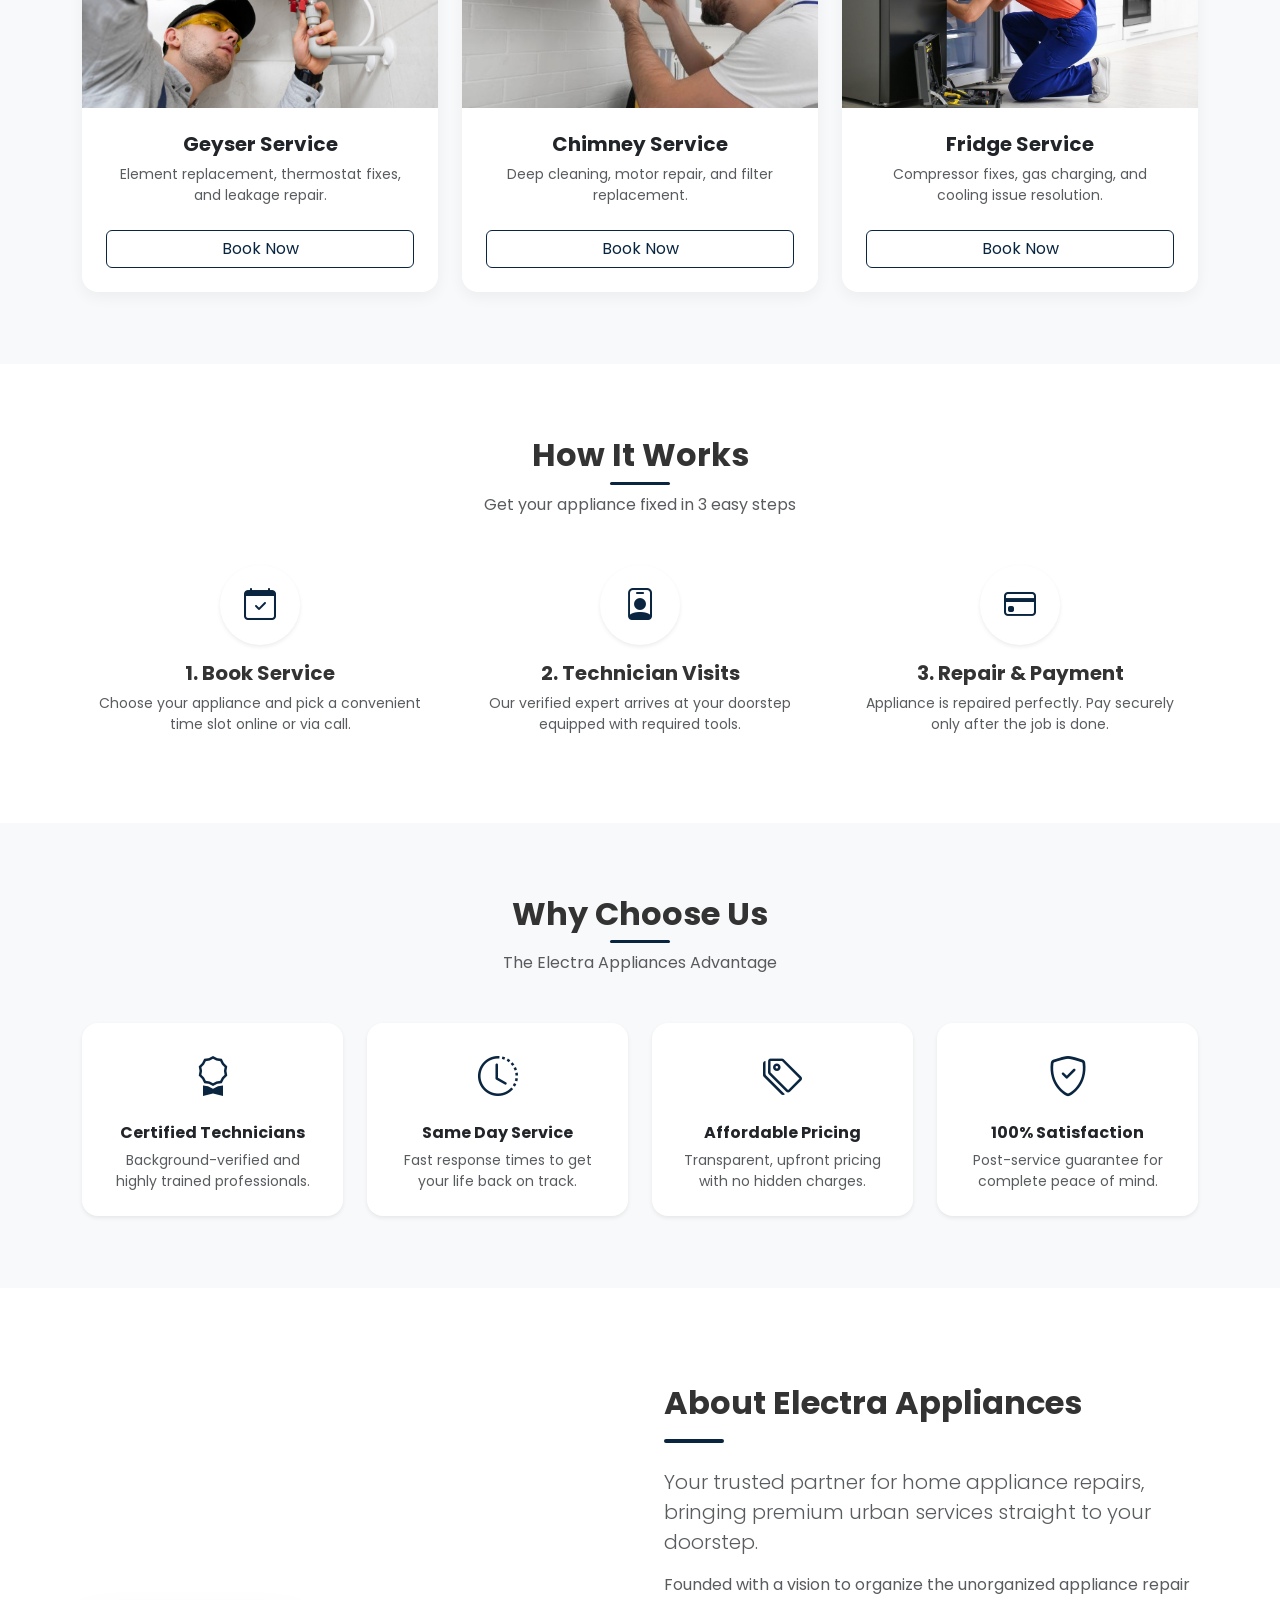
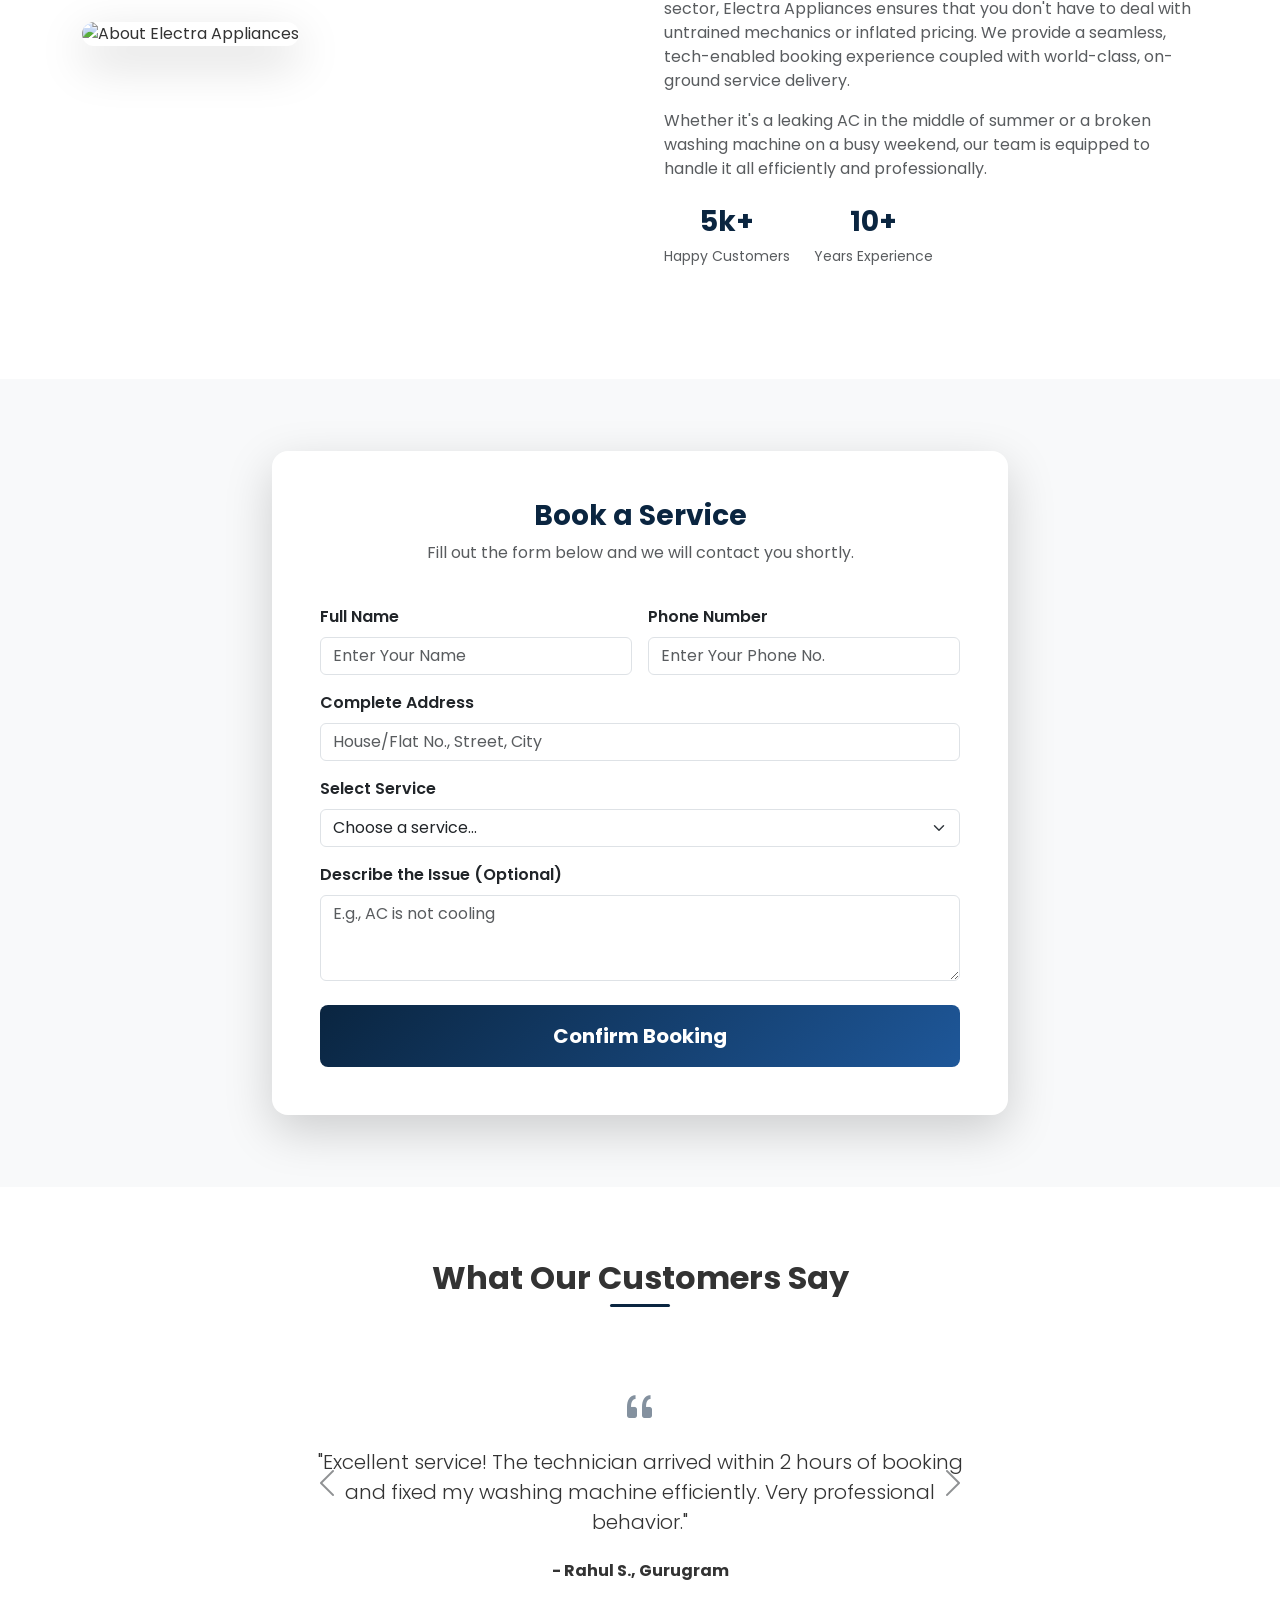
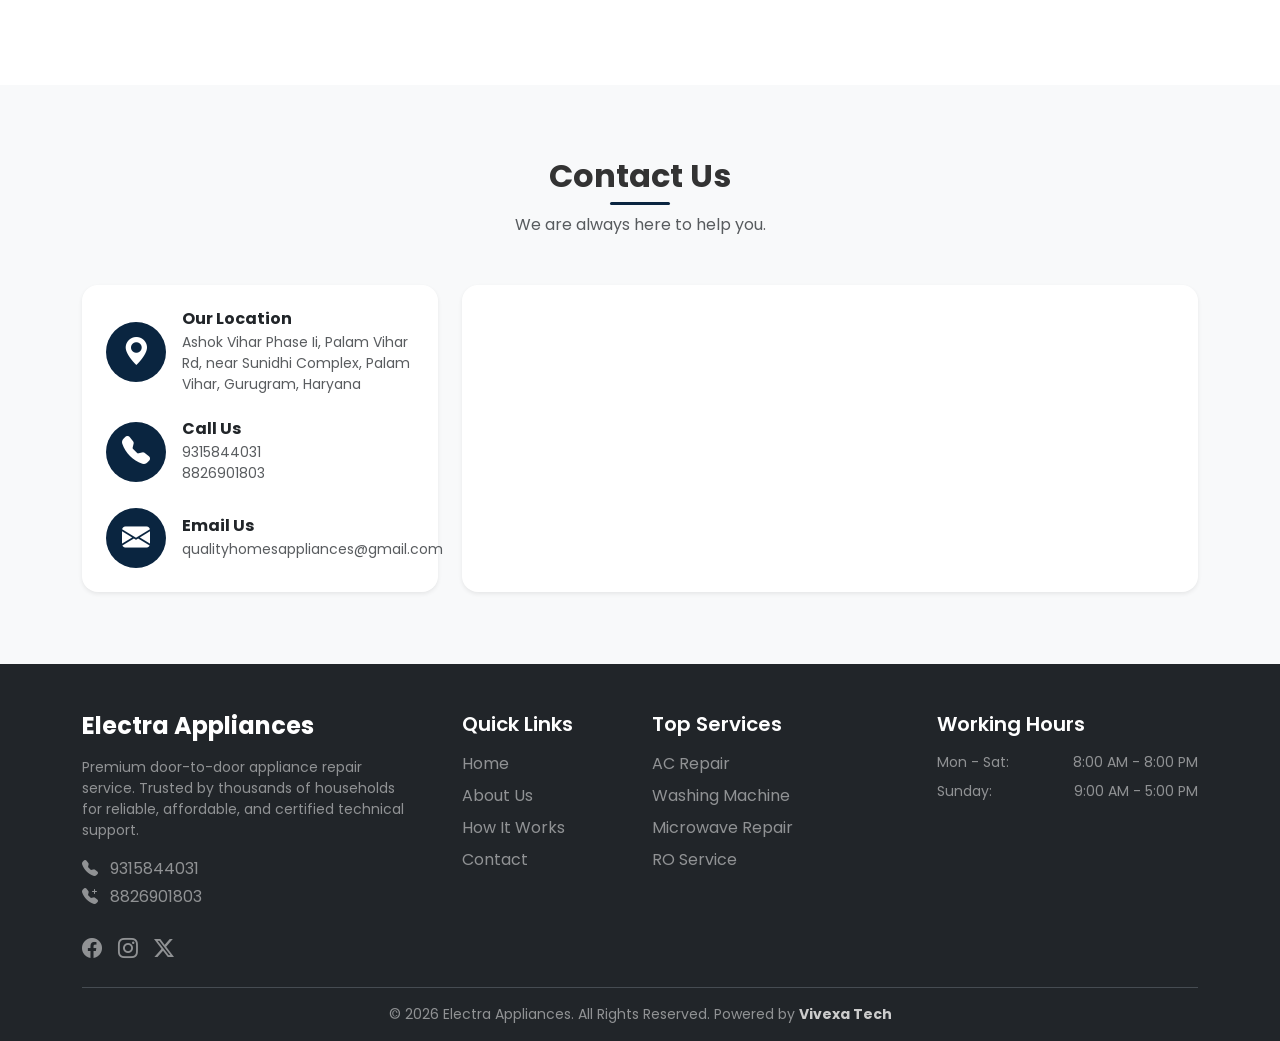
==== commit 8d319416: "mail" ====
--- a/index.html
+++ b/index.html
@@ -29,11 +29,11 @@
             <div class="collapse navbar-collapse" id="navbarNav">
                 <ul class="navbar-nav mx-auto">
                     <li class="nav-item"><a class="nav-link active" href="https://www.electraappliances.in/">Home</a></li>
-                    <li class="nav-item"><a class="nav-link" href="about.html">About</a></li>
-                    <li class="nav-item"><a class="nav-link" href="services.html">Services</a></li>
-                    <li class="nav-item"><a class="nav-link" href="https://www.electraappliances.in/#how-it-works">How It Works</a></li>
-                    <li class="nav-item"><a class="nav-link" href="https://www.electraappliances.in/#why-us">Why Choose Us</a></li>
-                    <li class="nav-item"><a class="nav-link" href="contact.html">Contact</a></li>
+                    <li class="nav-item"><a class="nav-link" href="about">About</a></li>
+                    <li class="nav-item"><a class="nav-link" href="services">Services</a></li>
+                    <li class="nav-item"><a class="nav-link" href="#how-it-works">How It Works</a></li>
+                    <li class="nav-item"><a class="nav-link" href="#why-us">Why Choose Us</a></li>
+                    <li class="nav-item"><a class="nav-link" href="contact">Contact</a></li>
                 </ul>
                 <div class="d-flex align-items-center gap-3">
                     <div
@@ -435,8 +435,8 @@
                             </div>
                             <div>
                                 <h6 class="fw-bold mb-1">Email Us</h6>
-                                <p class="text-muted small mb-0"><a href="mailto:gphomeappliances1803@gmail.com"
-                                        class="text-decoration-none text-muted">gphomeappliances1803@gmail.com</a></p>
+                                <p class="text-muted small mb-0"><a href="mailto:qualityhomesappliances@gmail.com"
+                                        class="text-decoration-none text-muted">qualityhomesappliances@gmail.com</a></p>
                             </div>
                         </div>
 
@@ -482,18 +482,18 @@
                     <h5 class="fw-semibold mb-3">Quick Links</h5>
                     <ul class="list-unstyled footer-links">
                         <li><a href="https://www.electraappliances.in/">Home</a></li>
-                        <li><a href="about.html">About Us</a></li>
+                        <li><a href="about">About Us</a></li>
                         <li><a href="https://www.electraappliances.in/#how-it-works">How It Works</a></li>
-                        <li><a href="contact.html">Contact</a></li>
+                        <li><a href="contact">Contact</a></li>
                     </ul>
                 </div>
                 <div class="col-lg-3 col-md-6">
                     <h5 class="fw-semibold mb-3">Top Services</h5>
                     <ul class="list-unstyled footer-links">
-                        <li><a href="services.html">AC Repair</a></li>
-                        <li><a href="services.html">Washing Machine</a></li>
-                        <li><a href="services.html">Microwave Repair</a></li>
-                        <li><a href="services.html">RO Service</a></li>
+                        <li><a href="services">AC Repair</a></li>
+                        <li><a href="services">Washing Machine</a></li>
+                        <li><a href="services">Microwave Repair</a></li>
+                        <li><a href="services">RO Service</a></li>
                     </ul>
                 </div>
                 <div class="col-lg-3 col-md-6">
--- a/style.css
+++ b/style.css
@@ -29,6 +29,9 @@
     overflow-x: hidden; /* FIXED: Prevents horizontal scrolling from AOS animations */
     width: 100%;
 }
+::-webkit-scrollbar{
+    display: none;
+}
 
 .bg-accent {
     background-color: var(--accent-color);
@@ -133,7 +136,7 @@
 .hero {
     min-height: 100vh;
     background: linear-gradient(rgba(10, 37, 64, 0.8), rgba(10, 37, 64, 0.8)), 
-                url('https://images.unsplash.com/photo-1581092921461-7031e4bf0e11?auto=format&fit=crop&w=1920&q=80') center/cover no-repeat fixed;
+                url('https://vijayservices.in/wp-content/uploads/2023/01/home_appliances-1.jpg') center/cover no-repeat fixed;
     padding-top: 80px; 
 }
 
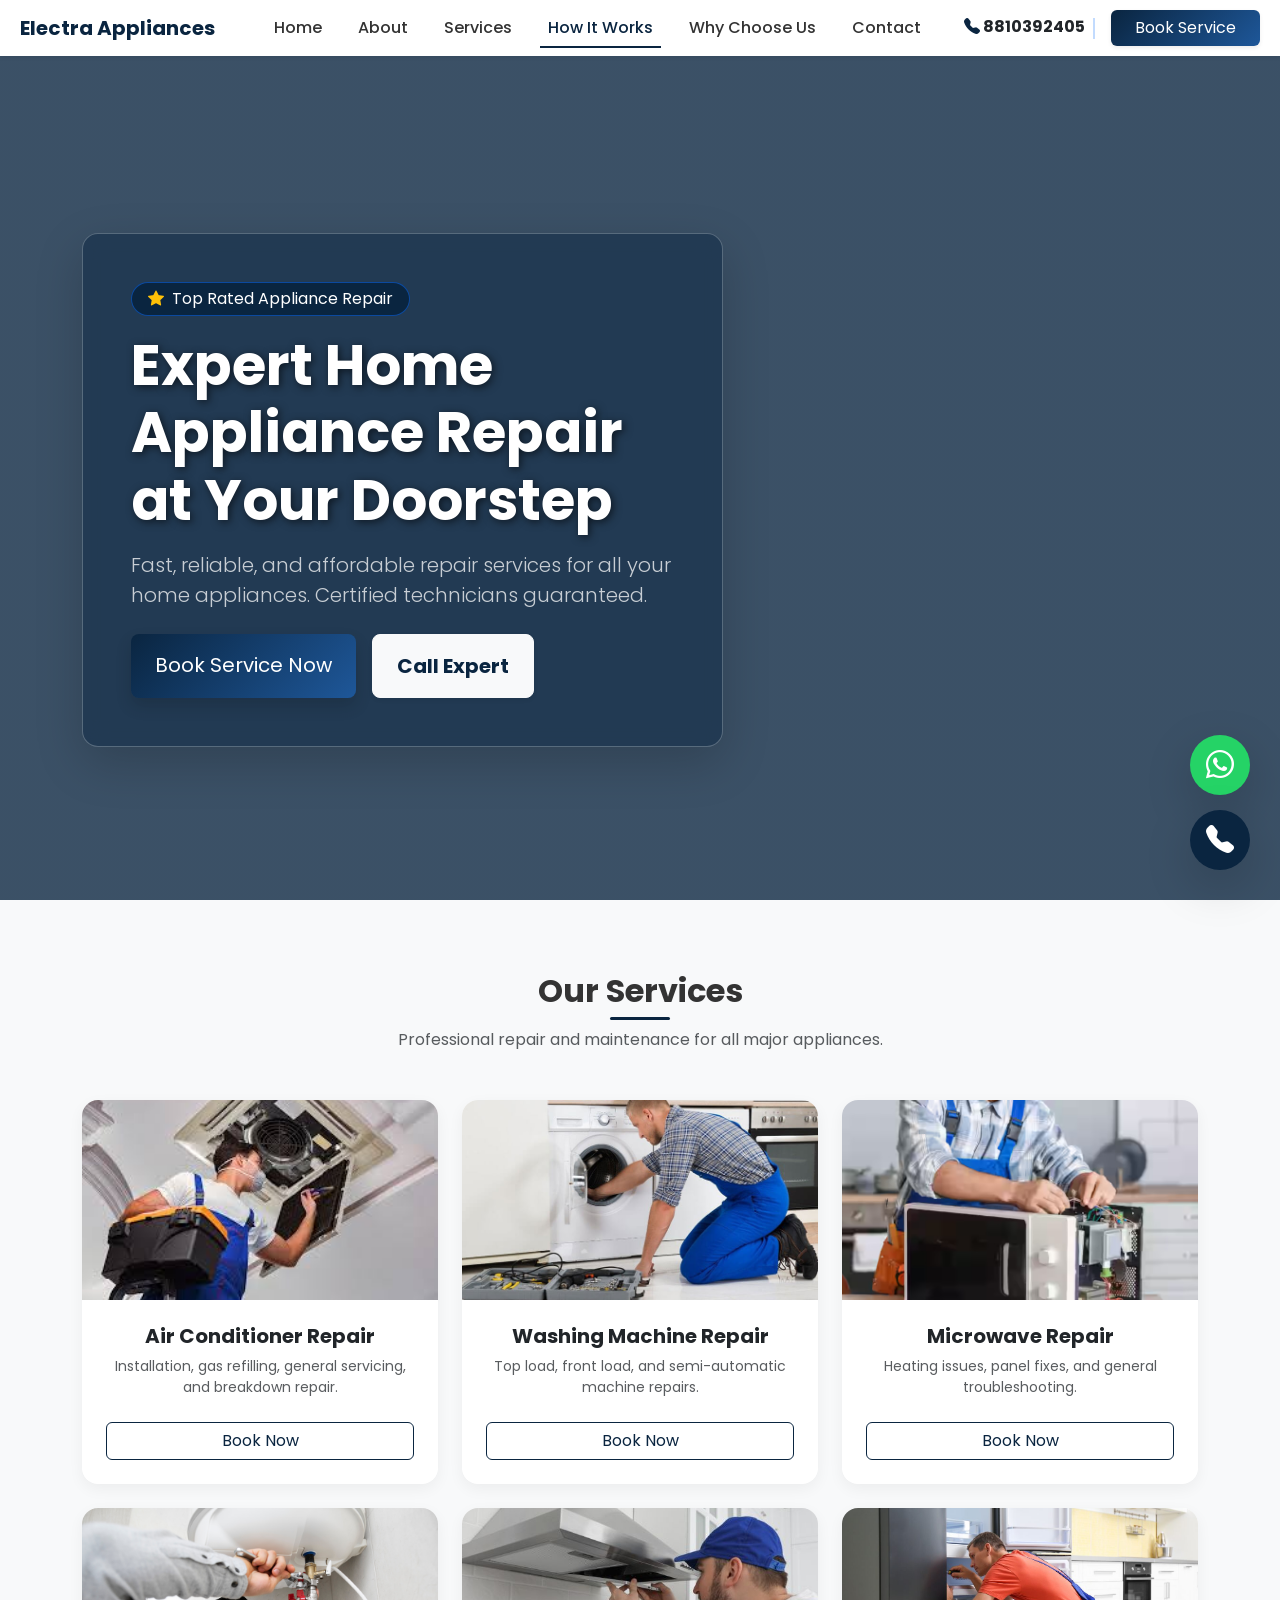
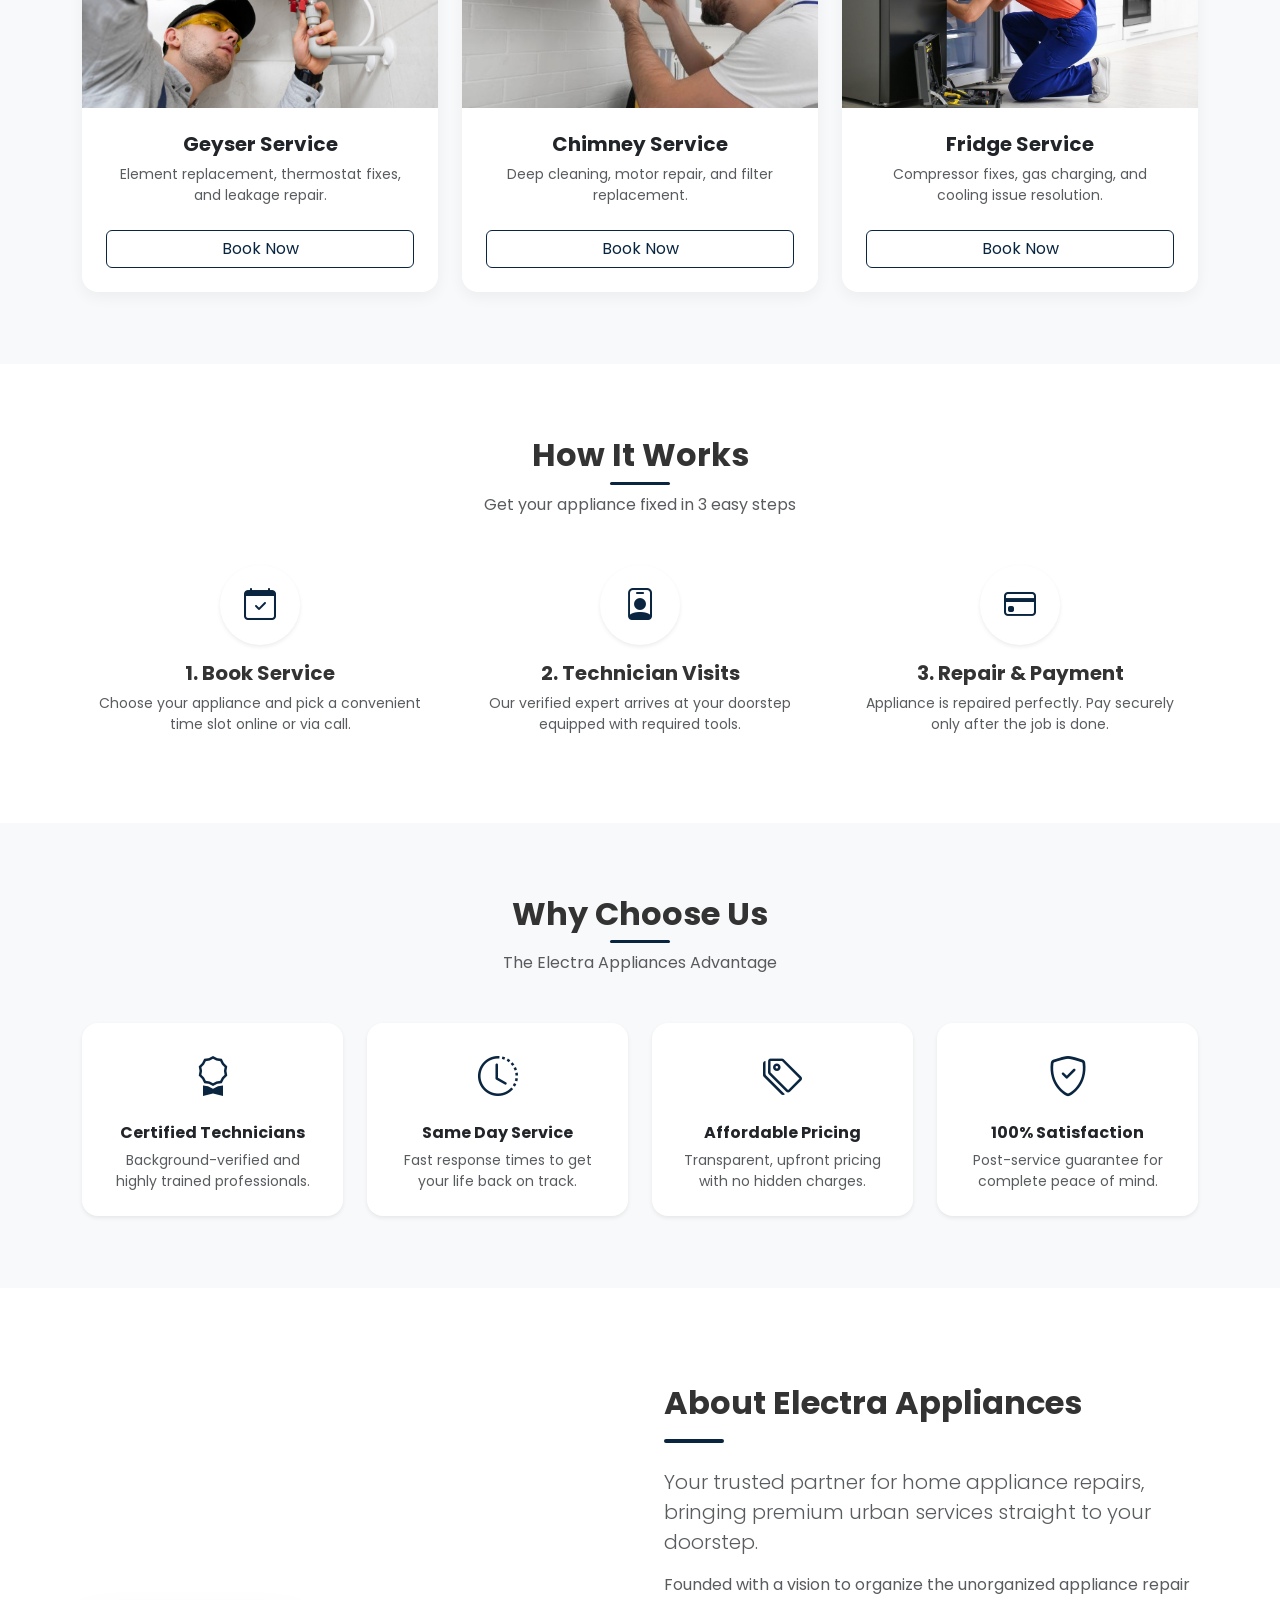
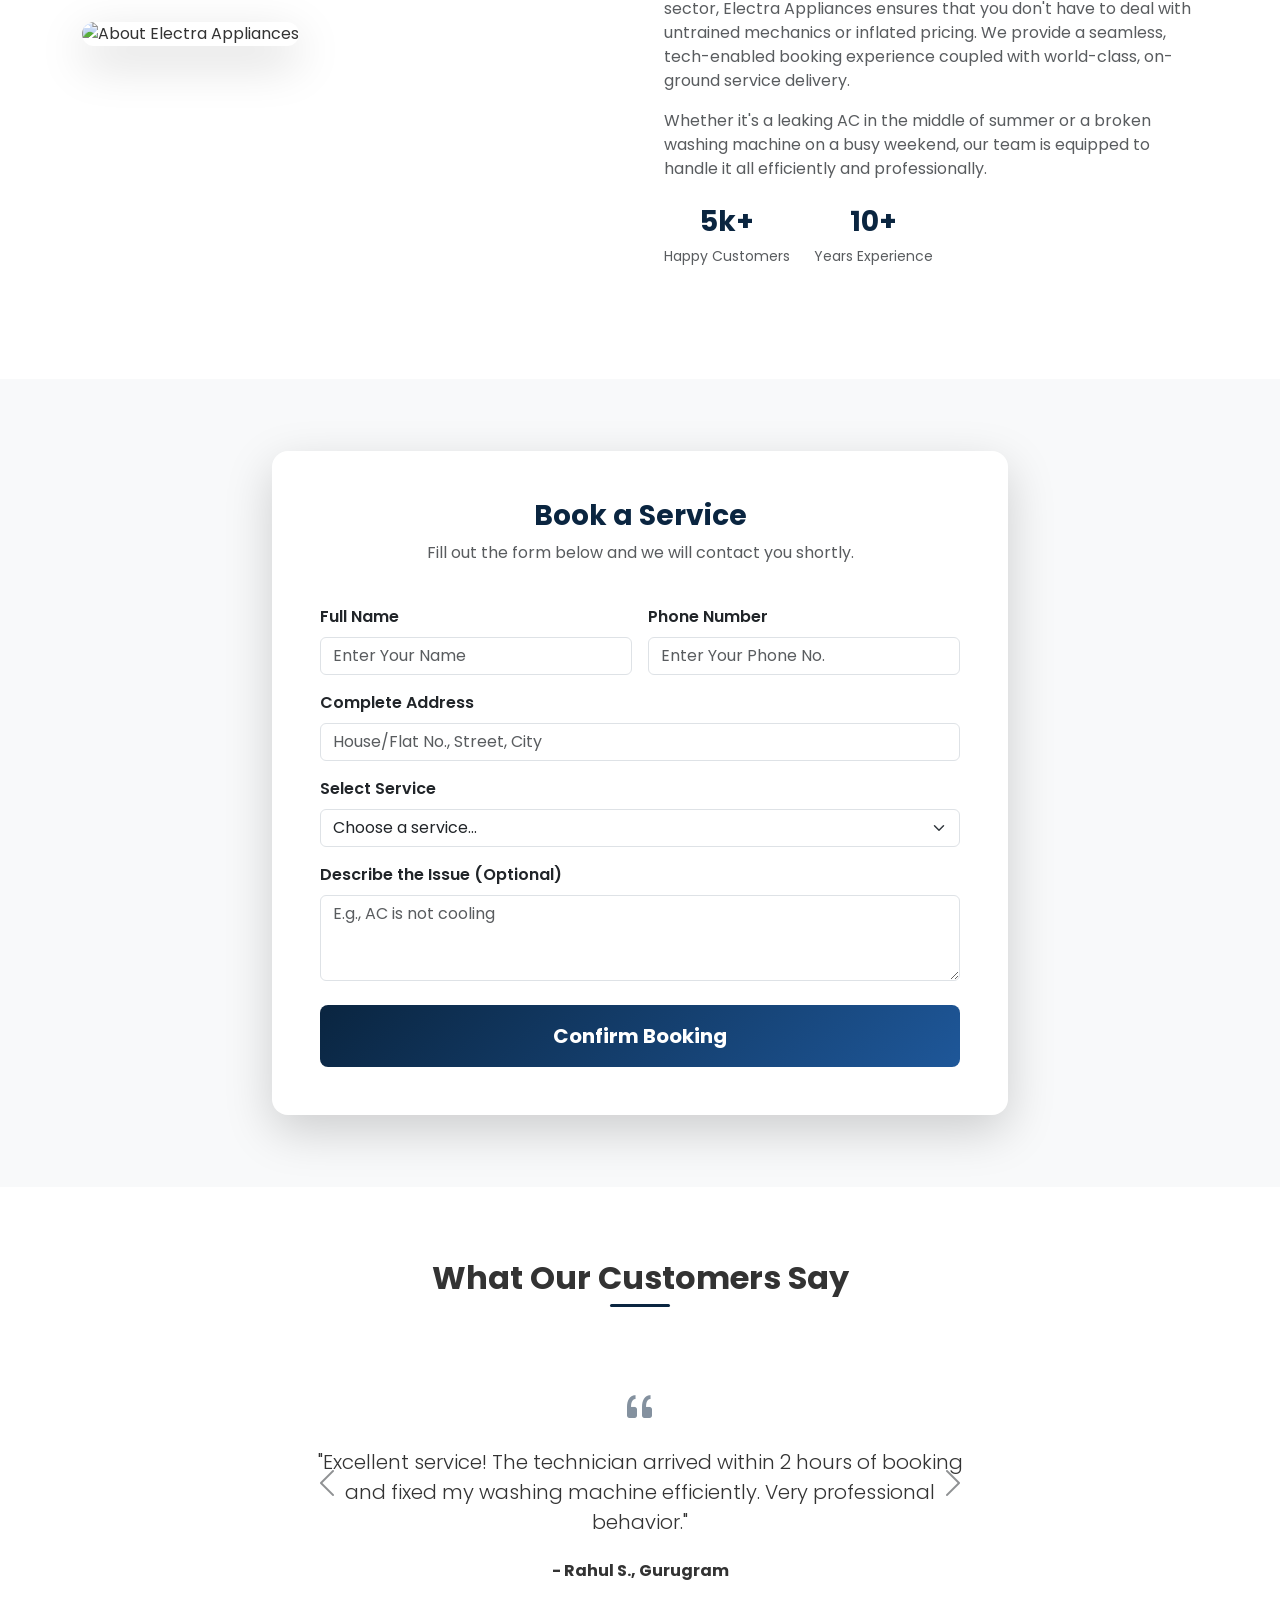
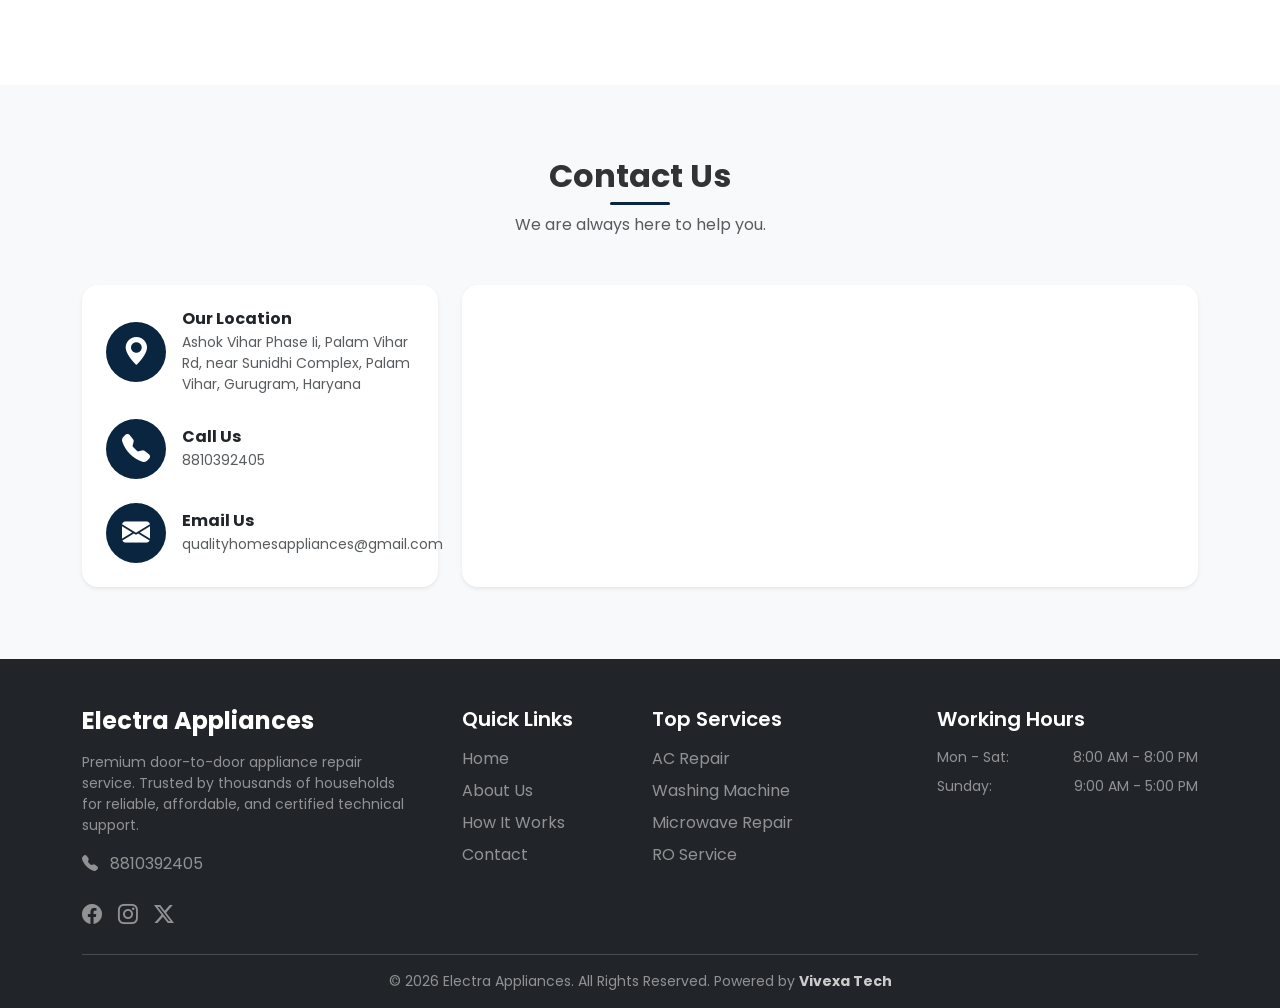
==== commit ab612c2e: "num" ====
--- a/index.html
+++ b/index.html
@@ -38,11 +38,8 @@
                 <div class="d-flex align-items-center gap-3">
                     <div
                         class="d-none d-lg-flex flex-column align-items-end pe-2 border-end border-2 border-primary border-opacity-25">
-                        <a href="tel:+919315844031" class="fw-bold text-dark text-decoration-none lh-1 mb-1 fs-6">
-                            <i class="bi bi-telephone-fill text-primary"></i> 9315844031
-                        </a>
-                        <a href="tel:+918826901803" class="fw-semibold text-muted text-decoration-none lh-1 small">
-                            <i class="bi bi-telephone-plus-fill text-primary"></i> 8826901803
+                        <a href="tel:+918810392405" class="fw-bold text-dark text-decoration-none lh-1 mb-1 fs-6">
+                            <i class="bi bi-telephone-fill text-primary"></i> 8810392405
                         </a>
                     </div>
                     <a href="#booking" class="btn btn-gradient text-white shadow-sm px-4">Book Service</a>
@@ -67,7 +64,7 @@
                         <div class="d-flex gap-3 justify-content-center justify-content-md-start flex-wrap">
                             <a href="#booking" class="btn btn-gradient btn-lg text-white px-4 py-3 shadow">Book Service
                                 Now</a>
-                            <a href="tel:+919315844031"
+                            <a href="tel:+918810392405"
                                 class="btn btn-light btn-lg text-primary fw-bold shadow-sm px-4 py-3">Call Expert</a>
                         </div>
                     </div>
@@ -421,10 +418,8 @@
                             </div>
                             <div>
                                 <h6 class="fw-bold mb-1">Call Us</h6>
-                                <p class="text-muted small mb-0"><a href="tel:+919315844031"
-                                        class="text-decoration-none text-muted">9315844031</a></p>
-                                <p class="text-muted small mb-0"><a href="tel:+918826901803"
-                                        class="text-decoration-none text-muted">8826901803</a></p>
+                                <p class="text-muted small mb-0"><a href="tel:+918810392405"
+                                        class="text-decoration-none text-muted">8810392405</a></p>
                             </div>
                         </div>
 
@@ -465,9 +460,7 @@
 
                     <div class="mt-3 text-white-50">
                         <p class="mb-1"><i class="bi bi-telephone-fill text-white-50 me-2"></i> <a
-                                href="tel:+919315844031" class="text-white-50 text-decoration-none">9315844031</a></p>
-                        <p class="mb-0"><i class="bi bi-telephone-plus-fill text-white-50 me-2"></i> <a
-                                href="tel:+918826901803" class="text-white-50 text-decoration-none">8826901803</a></p>
+                                href="tel:+918810392405" class="text-white-50 text-decoration-none">8810392405</a></p>
                     </div>
 
                     <div class="d-flex gap-3 mt-4">
@@ -514,11 +507,11 @@
     </footer>
 
     <div class="floating-contact">
-        <a href="https://wa.me/919315844031?text=Hi,%20I%20need%20appliance%20repair%20service." target="_blank"
+        <a href="https://wa.me/918810392405?text=Hi,%20I%20need%20appliance%20repair%20service." target="_blank"
             class="float-btn whatsapp-btn shadow-lg" title="Chat on WhatsApp">
             <i class="bi bi-whatsapp"></i>
         </a>
-        <a href="tel:+919315844031" class="float-btn call-btn shadow-lg" title="Call Us Now">
+        <a href="tel:+918810392405" class="float-btn call-btn shadow-lg" title="Call Us Now">
             <i class="bi bi-telephone-fill"></i>
         </a>
     </div>
